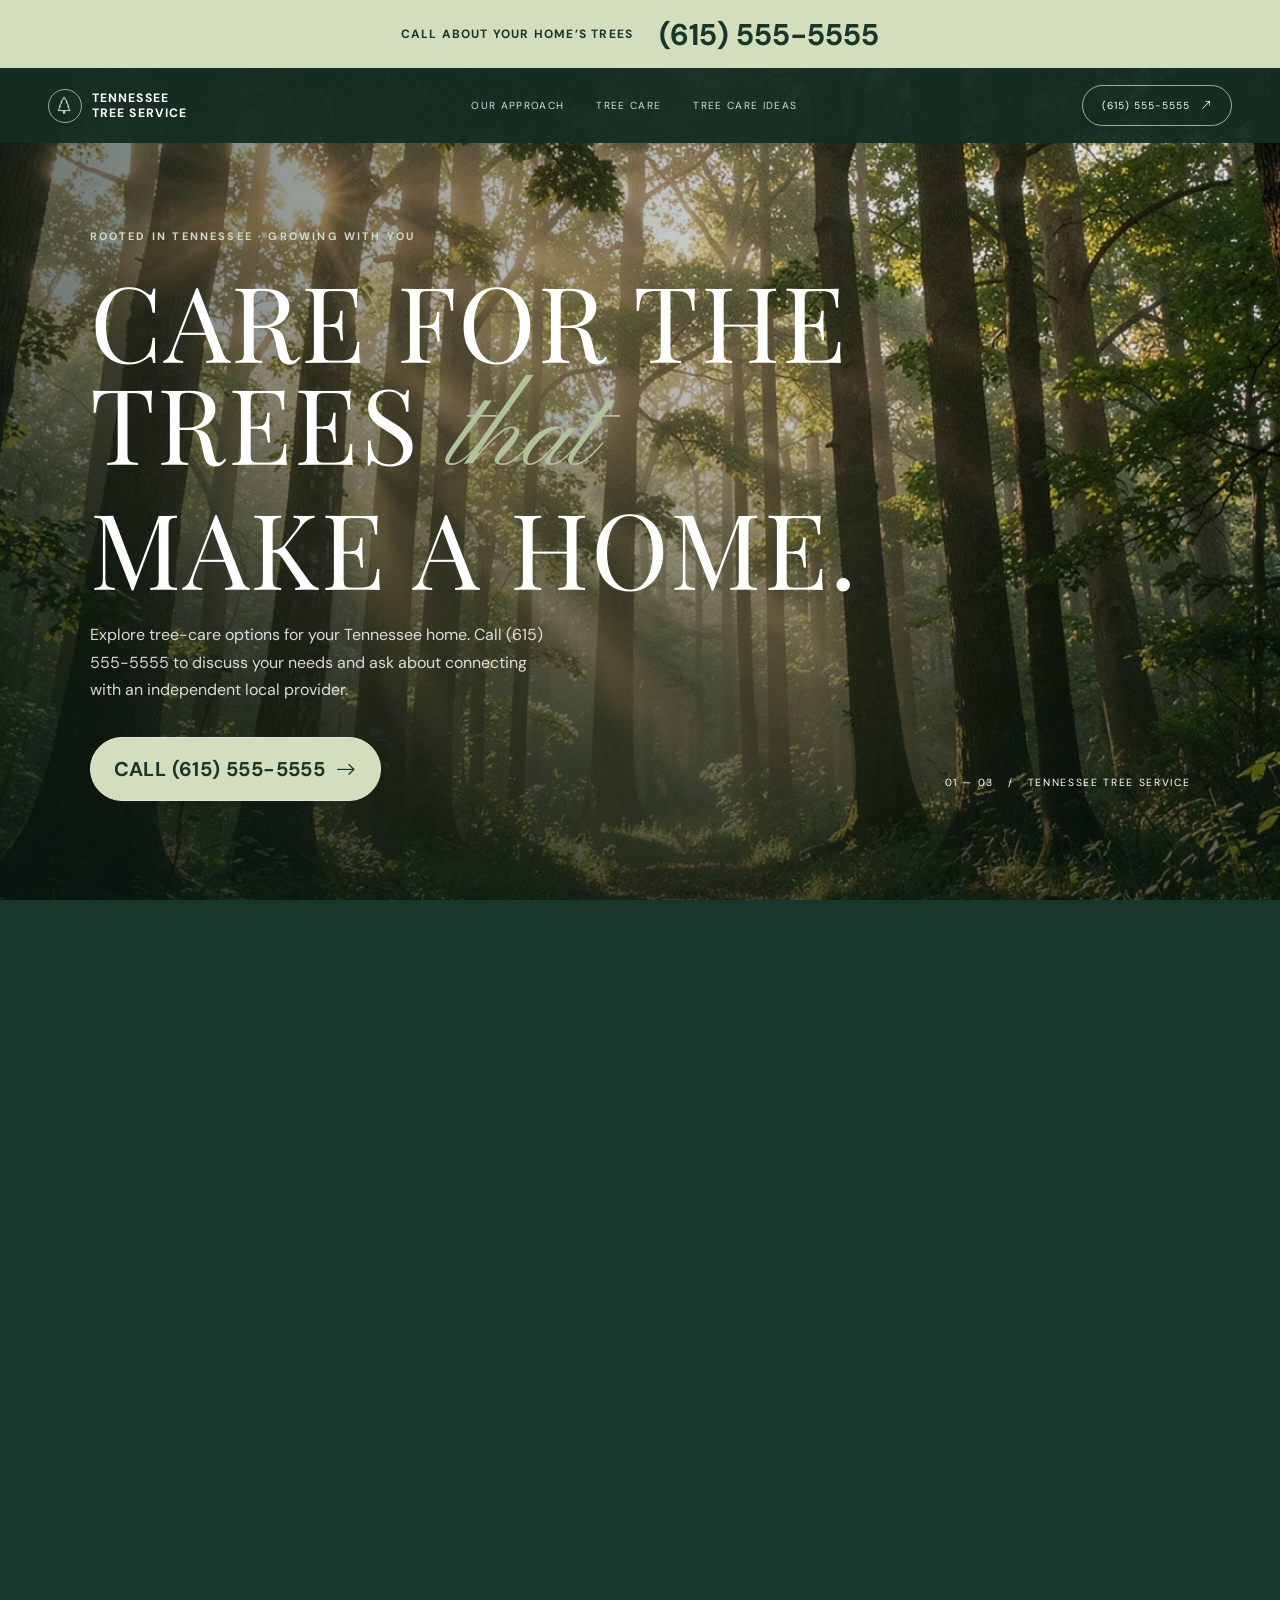
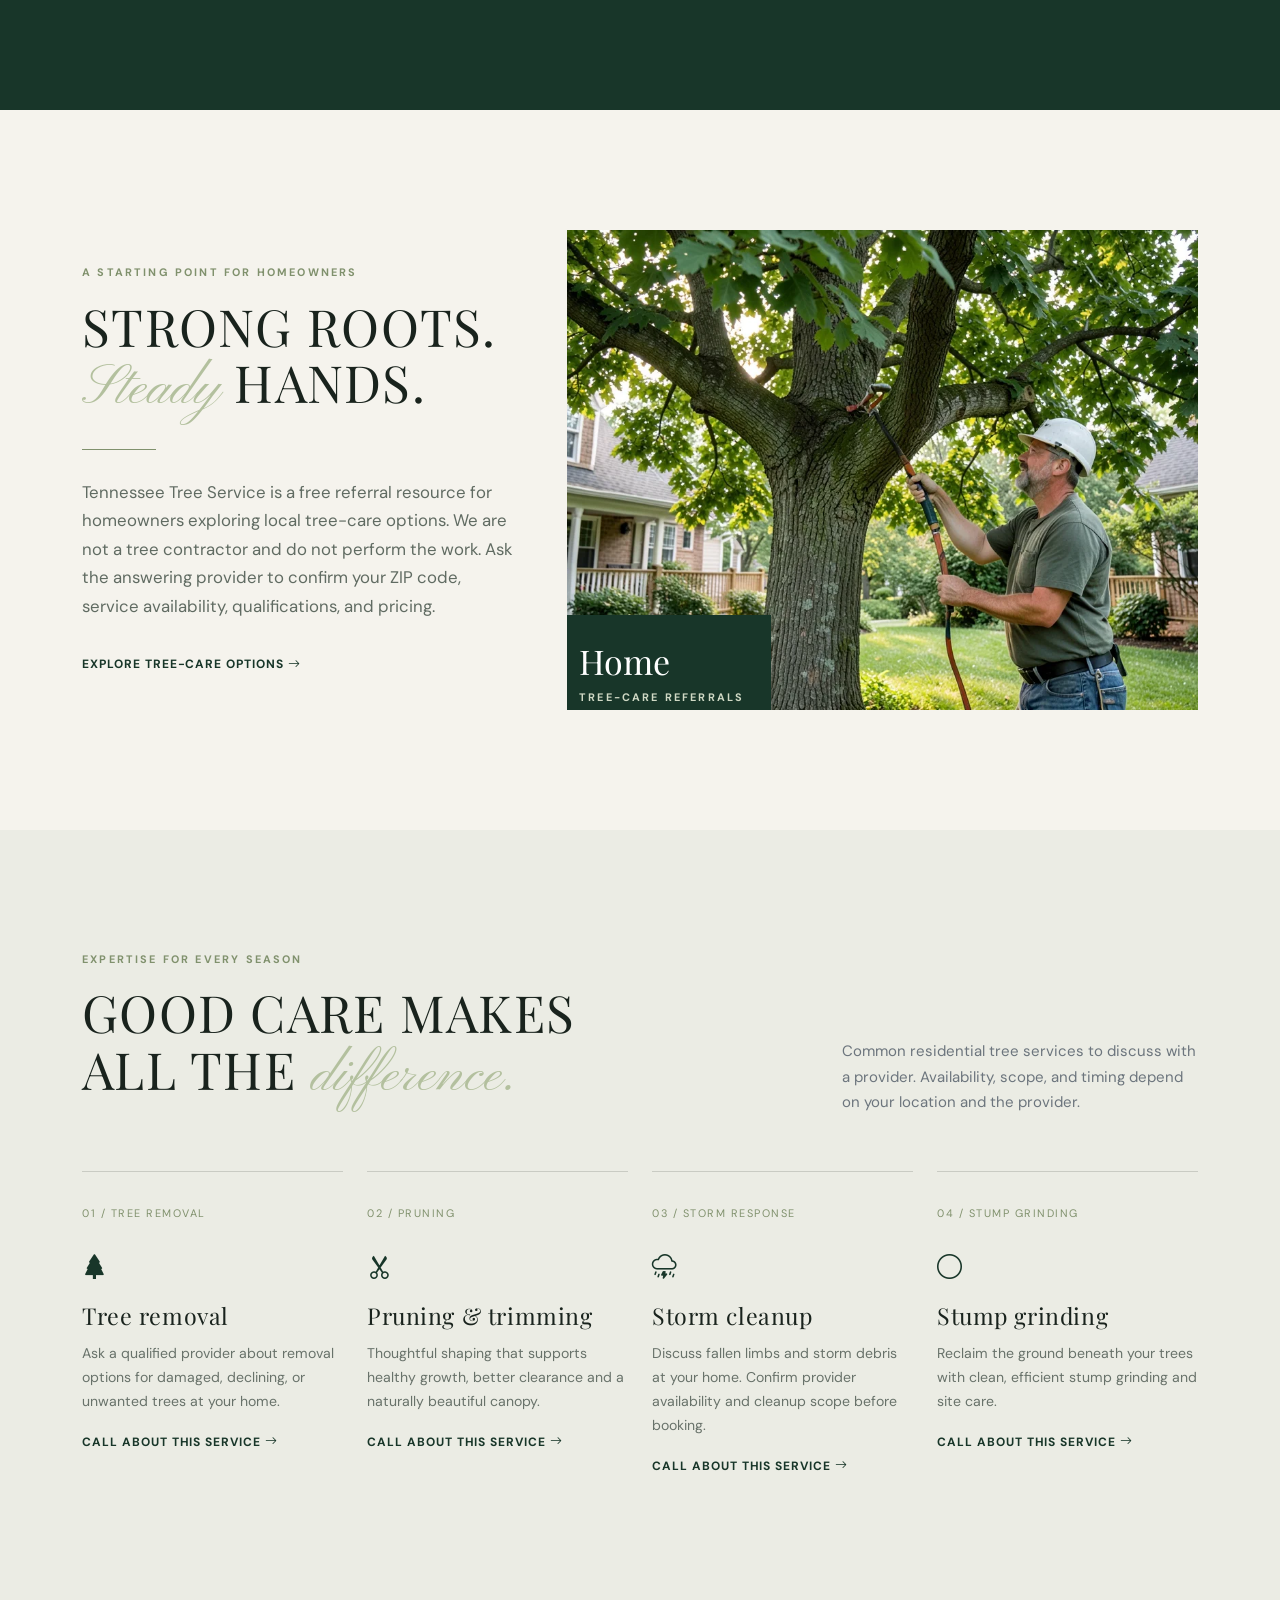
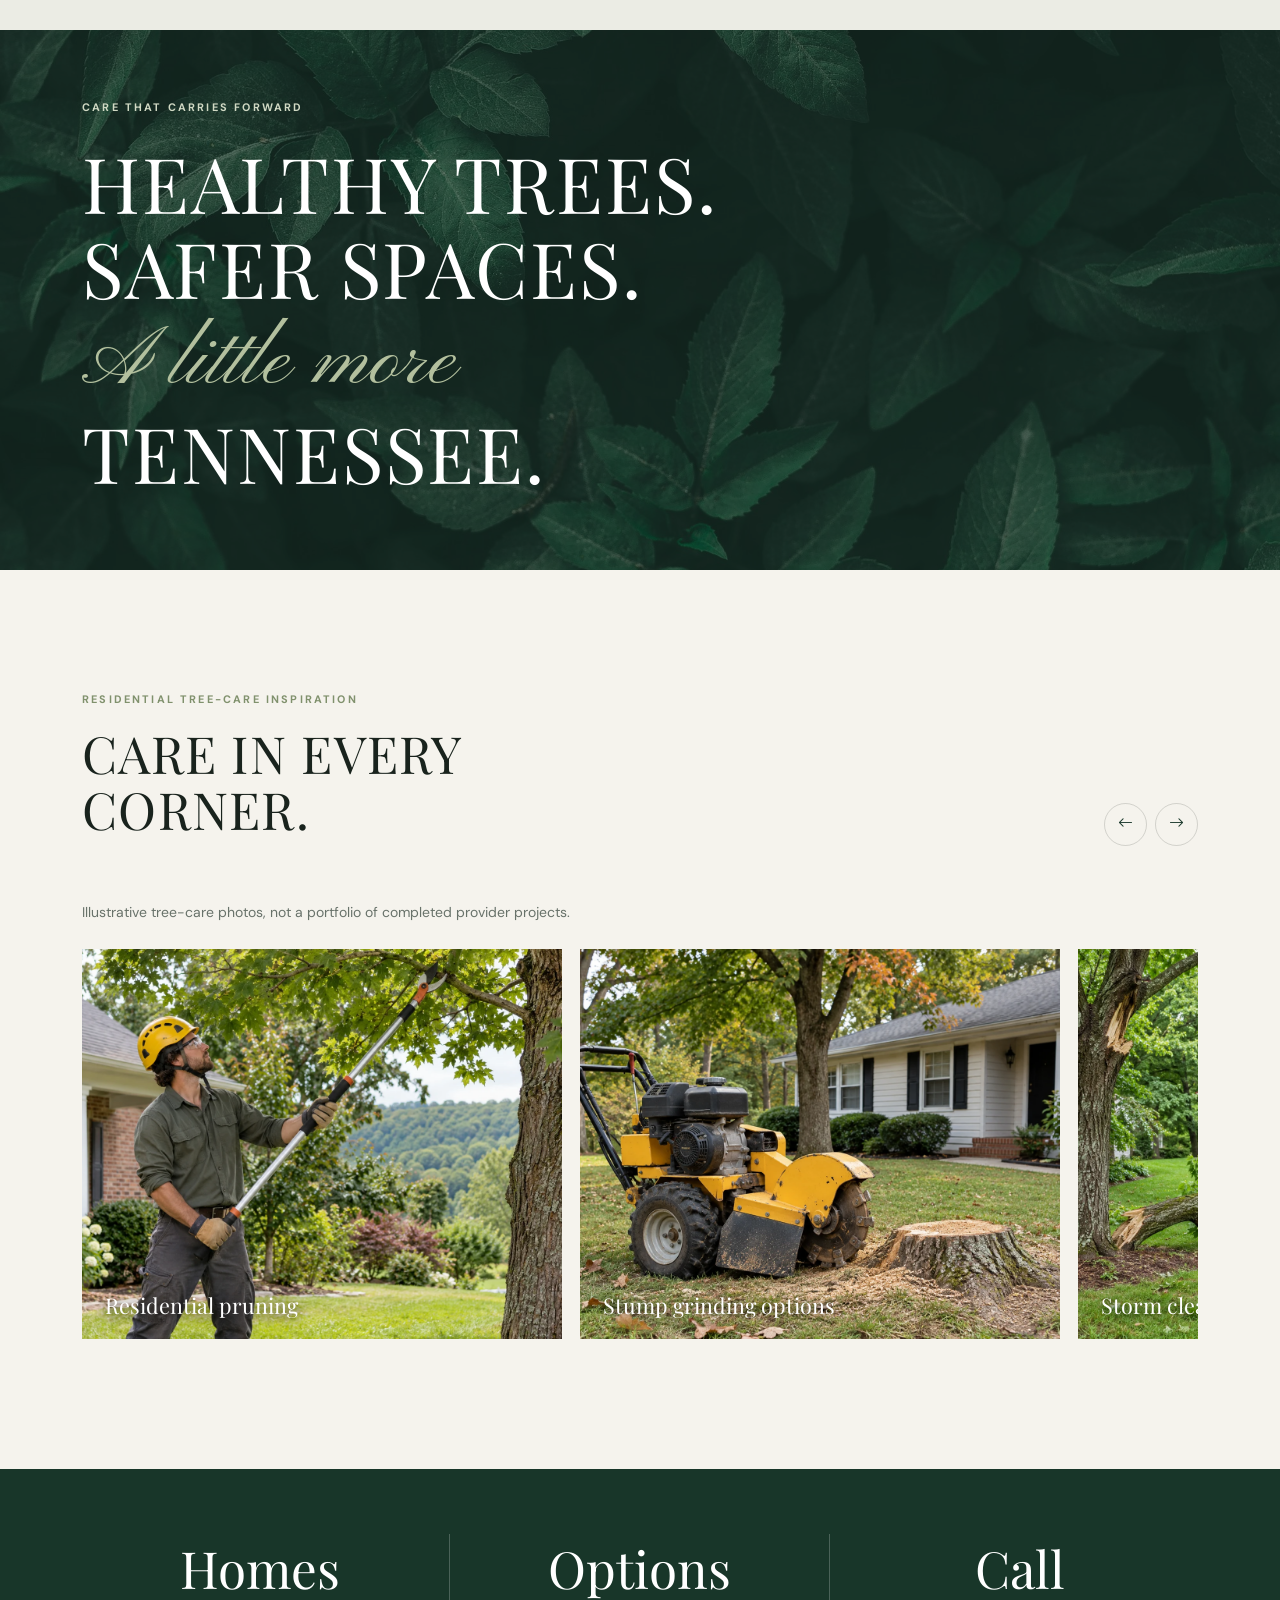
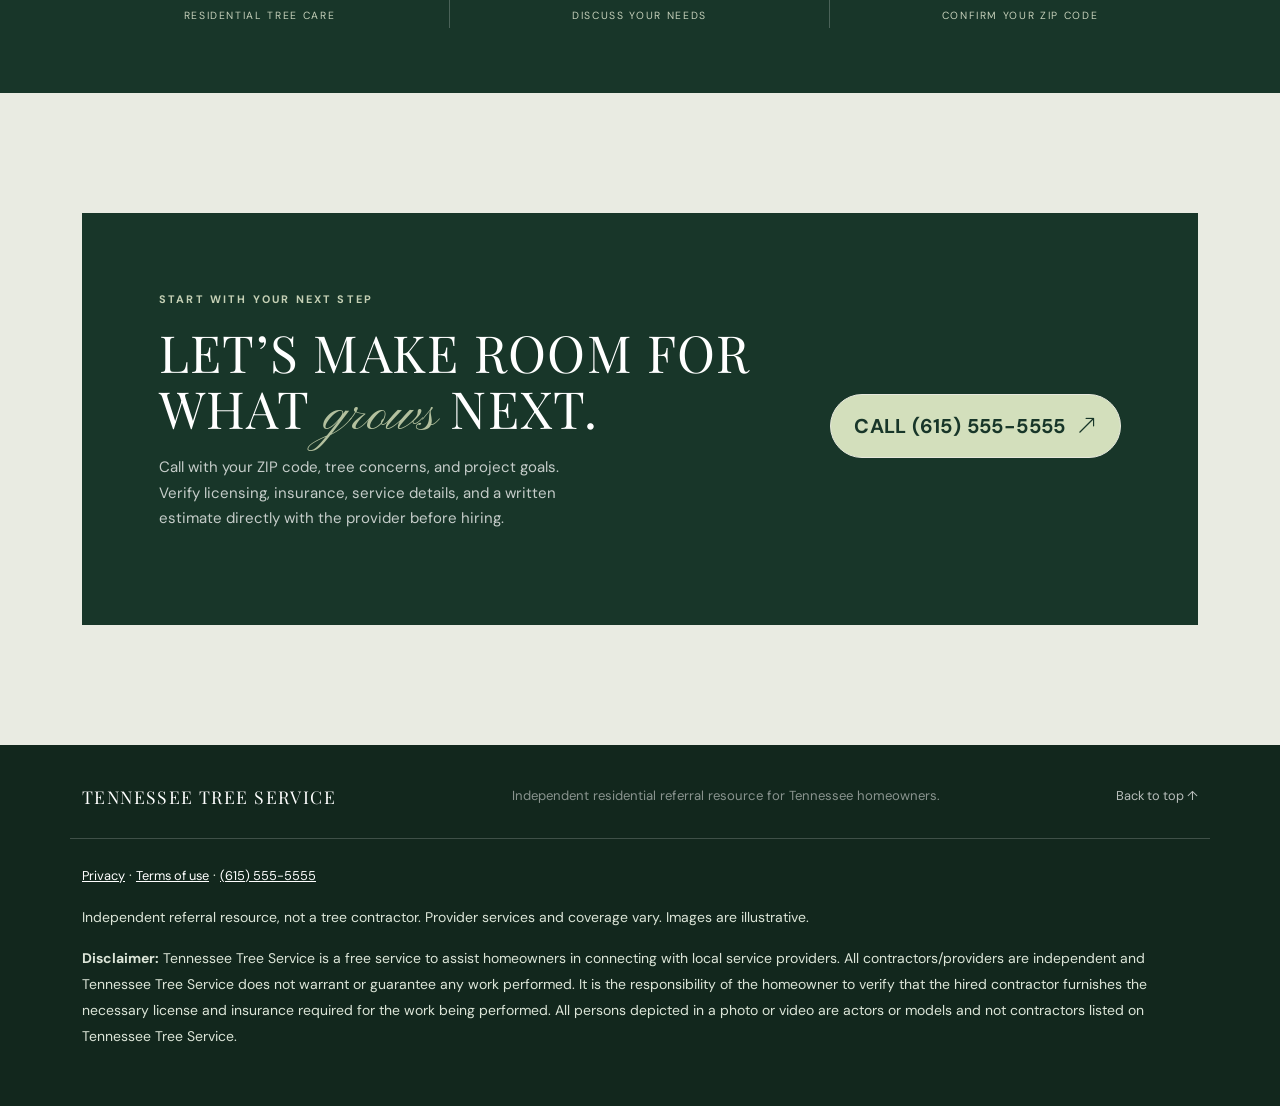
==== index.html @ 01fc7f75 "Add files via upload" ====
<!DOCTYPE html>
<html lang="en">
<head>
  <meta charset="UTF-8">
  <meta name="viewport" content="width=device-width, initial-scale=1">
  <meta name="description" content="Residential tree-care referral information for Tennessee homeowners. Discuss tree removal, pruning, storm cleanup, and stump grinding with local providers.">
  <title>Tennessee Tree Service | Rooted in Care</title>
  <link rel="preconnect" href="https://fonts.googleapis.com">
  <link rel="preconnect" href="https://fonts.gstatic.com" crossorigin>
  <link href="https://fonts.googleapis.com/css2?family=DM+Sans:wght@400;500;600;700&family=Playfair+Display:wght@400;500;600&family=Pinyon+Script&display=swap" rel="stylesheet">
  <link href="https://cdn.jsdelivr.net/npm/bootstrap@5.3.3/dist/css/bootstrap.min.css" rel="stylesheet">
  <link href="https://cdn.jsdelivr.net/npm/bootstrap-icons@1.11.3/font/bootstrap-icons.min.css" rel="stylesheet">
  
<link rel="stylesheet" href="css/style.css">
</head>
<body><a class="call-banner" href="tel:+16155555555"><span>CALL ABOUT YOUR HOME’S TREES</span><strong>(615) 555-5555</strong></a>
  <nav class="navbar" aria-label="Main navigation">
    <div class="container-fluid px-4 px-lg-5 d-flex align-items-center justify-content-between">
      <a class="brand" href="#" aria-label="Tennessee Tree Service home"><span class="brand-mark"><i class="bi bi-tree"></i></span><span>Tennessee<br>Tree Service</span></a>
      <div class="nav-links d-none d-md-flex align-items-center">
        <a href="#story">Our approach</a><a href="#services">Tree care</a><a href="#work">Tree care ideas</a>
      </div>
      <a class="nav-cta" href="tel:+16155555555">(615) 555-5555 <i class="bi bi-arrow-up-right"></i></a>
    </div>
  </nav>
  <main>
    <section class="hero" aria-label="Tennessee tree care">
      <div class="hero-sticky">
        <img class="hero-image" src="assets/img-1.webp" alt="Sunlight filtering through a mature forest">
        <img class="hero-image second" src="assets/trees-around-tennessee-home.webp" alt="Mature deciduous trees framing a Tennessee family home" aria-hidden="true">
        <div class="hero-shade"></div>
        <div class="hero-content">
          <div class="eyebrow">Rooted in Tennessee · Growing with you</div>
          <h1>Care for the<br>trees <span class="script">that</span><br>make a home.</h1>
          <p>Explore tree-care options for your Tennessee home. Call (615) 555-5555 to discuss your needs and ask about connecting with an independent local provider.</p>
          <a class="btn-main" href="tel:+16155555555">Call (615) 555-5555 <i class="bi bi-arrow-right"></i></a>
        </div>
        <div class="hero-index">01 — 03 &nbsp; / &nbsp; TENNESSEE TREE SERVICE</div>
      </div>
    </section>

    <section class="intro section-pad" id="story">
      <div class="container">
        <div class="row align-items-center g-lg-5">
          <div class="col-lg-5 reveal">
            <div class="eyebrow mb-3">A starting point for homeowners</div>
            <h2>Strong roots.<br><span class="script">Steady</span> hands.</h2>
            <div class="intro-mark"></div>
            <p class="intro-copy">Tennessee Tree Service is a free referral resource for homeowners exploring local tree-care options. We are not a tree contractor and do not perform the work. Ask the answering provider to confirm your ZIP code, service availability, qualifications, and pricing.</p>
            <a href="#services" class="service-link">Explore tree-care options <i class="bi bi-arrow-right"></i></a>
          </div>
          <div class="col-lg-7 reveal">
            <div class="image-frame intro-image">
              <img src="assets/img-3.webp" alt="Healthy mature trees in a residential garden">
              <div class="experience-badge"><strong>Home</strong><span class="eyebrow" style="color:#d0d9c5">Tree-care referrals</span></div>
            </div>
          </div>
        </div>
      </div>
    </section>

    <section class="services section-pad" id="services">
      <div class="container">
        <div class="section-head row align-items-end reveal">
          <div class="col-lg-7">
            <div class="eyebrow mb-3">Expertise for every season</div>
            <h2>Good care makes<br>all the <span class="script">difference.</span></h2>
          </div>
          <div class="col-lg-4 offset-lg-1 mt-3 mt-lg-0">
            <p class="text-secondary mb-0">Common residential tree services to discuss with a provider. Availability, scope, and timing depend on your location and the provider.</p>
          </div>
        </div>
        <div class="row g-4">
          <div class="col-md-6 col-lg-3 reveal"><article class="service-card"><span class="service-num">01 / TREE REMOVAL</span><div class="service-icon"><i class="bi bi-tree-fill"></i></div><h3>Tree removal</h3><p>Ask a qualified provider about removal options for damaged, declining, or unwanted trees at your home.</p><a class="service-link" href="tel:+16155555555">Call about this service <i class="bi bi-arrow-right"></i></a></article></div>
          <div class="col-md-6 col-lg-3 reveal"><article class="service-card"><span class="service-num">02 / PRUNING</span><div class="service-icon"><i class="bi bi-scissors"></i></div><h3>Pruning &amp; trimming</h3><p>Thoughtful shaping that supports healthy growth, better clearance and a naturally beautiful canopy.</p><a class="service-link" href="tel:+16155555555">Call about this service <i class="bi bi-arrow-right"></i></a></article></div>
          <div class="col-md-6 col-lg-3 reveal"><article class="service-card"><span class="service-num">03 / STORM RESPONSE</span><div class="service-icon"><i class="bi bi-cloud-lightning-rain"></i></div><h3>Storm cleanup</h3><p>Discuss fallen limbs and storm debris at your home. Confirm provider availability and cleanup scope before booking.</p><a class="service-link" href="tel:+16155555555">Call about this service <i class="bi bi-arrow-right"></i></a></article></div>
          <div class="col-md-6 col-lg-3 reveal"><article class="service-card"><span class="service-num">04 / STUMP GRINDING</span><div class="service-icon"><i class="bi bi-circle"></i></div><h3>Stump grinding</h3><p>Reclaim the ground beneath your trees with clean, efficient stump grinding and site care.</p><a class="service-link" href="tel:+16155555555">Call about this service <i class="bi bi-arrow-right"></i></a></article></div>
        </div>
      </div>
    </section>

    <section class="statement">
      <img src="assets/img-4.jpg" alt="Sunlight moving through a canopy of green leaves">
      <div class="container reveal">
        <div class="eyebrow mb-4">Care that carries forward</div>
        <h2>Healthy trees.<br>Safer spaces.<br><span class="script">A little more</span> Tennessee.</h2>
      </div>
    </section>

    <section class="gallery section-pad" id="work">
      <div class="container">
        <div class="d-flex justify-content-between align-items-end section-head reveal">
          <div><div class="eyebrow mb-3">Residential tree-care inspiration</div><h2>Care in every<br>corner.</h2></div>
          <div class="slider-controls d-flex gap-2">
            <button type="button" aria-label="Scroll gallery left" id="prev"><i class="bi bi-arrow-left"></i></button>
            <button type="button" aria-label="Scroll gallery right" id="next"><i class="bi bi-arrow-right"></i></button>
          </div>
        </div>
        <p class="gallery-note">Illustrative tree-care photos, not a portfolio of completed provider projects.</p><div class="gallery-row" id="gallery">
          <div class="gallery-card"><img src="assets/residential-tree-pruning.webp" alt="Illustrative arborist pruning a tree in a residential yard"><span class="gallery-label">Residential pruning</span></div>
          <div class="gallery-card"><img src="assets/home-stump-grinding.webp" alt="Stump grinder beside a tree stump in a home garden"><span class="gallery-label">Stump grinding options</span></div>
          <div class="gallery-card"><img src="assets/residential-storm-cleanup.webp" alt="Storm-fallen tree limb on a residential lawn"><span class="gallery-label">Storm cleanup at home</span></div>
        </div>
      </div>
    </section>

    <section class="stats" aria-label="Getting started">
      <div class="container"><div class="row">
        <div class="col-4 stat"><strong>Homes</strong><span>Residential tree care</span></div>
        <div class="col-4 stat"><strong>Options</strong><span>Discuss your needs</span></div>
        <div class="col-4 stat"><strong>Call</strong><span>Confirm your ZIP code</span></div>
      </div></div>
    </section>

    <section class="contact section-pad" id="contact">
      <div class="container">
        <div class="contact-panel reveal">
          <div class="row align-items-center">
            <div class="col-lg-8">
              <div class="eyebrow mb-3" style="color:#c5d0b5">Start with your next step</div>
              <h2>Let’s make room for what <span class="script">grows</span> next.</h2>
              <p>Call with your ZIP code, tree concerns, and project goals. Verify licensing, insurance, service details, and a written estimate directly with the provider before hiring.</p>
            </div>
            <div class="col-lg-4 text-lg-end"><a class="btn-main" href="tel:+16155555555">Call (615) 555-5555 <i class="bi bi-arrow-up-right"></i></a></div>
          </div>
        </div>
      </div>
    </section>
  </main>
  <footer>
    <div class="container d-flex flex-column flex-md-row justify-content-between align-items-md-center gap-3">
      <div class="footer-brand">Tennessee Tree Service</div>
      <p class="small mb-0 text-white-50">Independent residential referral resource for Tennessee homeowners.</p>
      <a href="#top" onclick="window.scrollTo({top:0,behavior:'smooth'});return false">Back to top ↑</a>
    </div>
<div class="container footer-disclaimer"><p><a href="privacy.html">Privacy</a> · <a href="terms.html">Terms of use</a> · <a href="tel:+16155555555">(615) 555-5555</a></p><p>Independent referral resource, not a tree contractor. Provider services and coverage vary. Images are illustrative.</p><p><strong>Disclaimer:</strong> Tennessee Tree Service is a free service to assist homeowners in connecting with local service providers. All contractors/providers are independent and Tennessee Tree Service does not warrant or guarantee any work performed. It is the responsibility of the homeowner to verify that the hired contractor furnishes the necessary license and insurance required for the work being performed. All persons depicted in a photo or video are actors or models and not contractors listed on Tennessee Tree Service.</p></div></footer>
<a class="mobile-call" href="tel:+16155555555">CALL NOW · (615) 555-5555</a>
  <script src="https://cdn.jsdelivr.net/npm/bootstrap@5.3.3/dist/js/bootstrap.bundle.min.js"></script>
  <script>
    (() => {
      const nav=document.querySelector('.navbar');
      const hero=document.querySelector('.hero');
      const imgs=document.querySelectorAll('.hero-image');
      let ticking=false;
      function update(){
        const rect=hero.getBoundingClientRect();
        const progress=Math.max(0,Math.min(1,-rect.top/(hero.offsetHeight-innerHeight)));
        imgs[0].style.transform=`scale(${1.02+progress*.12})`;
        imgs[1].style.opacity=String(Math.max(0,(progress-.18)*1.4));
        imgs[1].style.transform=`scale(${1.12-progress*.1})`;
        nav.classList.toggle('scrolled',window.scrollY>30);
        ticking=false;
      }
      window.addEventListener('scroll',()=>{if(!ticking){requestAnimationFrame(update);ticking=true}},{passive:true});
      update();
      const observer=new IntersectionObserver(entries=>entries.forEach(entry=>{
        if(entry.isIntersecting){entry.target.classList.add('visible');observer.unobserve(entry.target)}
      }),{threshold:.12});
      document.querySelectorAll('.reveal').forEach(el=>observer.observe(el));
      const gallery=document.getElementById('gallery');
      document.getElementById('prev').addEventListener('click',()=>gallery.scrollBy({left:-gallery.clientWidth*.72,behavior:'smooth'}));
      document.getElementById('next').addEventListener('click',()=>gallery.scrollBy({left:gallery.clientWidth*.72,behavior:'smooth'}));
      const countObserver=new IntersectionObserver(entries=>entries.forEach(entry=>{
        if(entry.isIntersecting){
          const el=entry.target, goal=Number(el.dataset.count), start=performance.now(), duration=1300;
          function count(now){const t=Math.min((now-start)/duration,1);el.textContent=Math.round(goal*(1-Math.pow(1-t,3)))+(goal===20?'+':'');if(t<1)requestAnimationFrame(count)}
          requestAnimationFrame(count);countObserver.unobserve(el);
        }
      }),{threshold:.5});
      document.querySelectorAll('[data-count]').forEach(el=>countObserver.observe(el));
    })();
  </script>
</body>
</html>
---- css/style.css ----
:root{--forest:#183629;--forest2:#244b39;--moss:#80916d;--cream:#f5f3ed;--ink:#19231d;--muted:#68726a;--line:rgba(25,35,29,.16)}
    *{box-sizing:border-box}
    html{scroll-behavior:smooth}
    body{margin:0;background:var(--cream);color:var(--ink);font-family:"DM Sans",sans-serif;font-size:15px;line-height:1.7}
    h1,h2,h3,.display{font-family:"Playfair Display",serif;font-weight:400;letter-spacing:.025em}
    h2{text-transform:uppercase;font-size:clamp(2.25rem,4vw,4rem);line-height:1.1}
    .script{font-family:"Pinyon Script",cursive;color:#b3c09e;text-transform:none;font-size:1.1em;letter-spacing:0}
    .eyebrow{font-size:.68rem;letter-spacing:.2em;text-transform:uppercase;font-weight:700;color:var(--moss)}
    .navbar{position:fixed;z-index:20;inset:0 0 auto;padding:17px 0;transition:background .3s,padding .3s}
    .navbar.scrolled{background:rgba(21,45,34,.92);backdrop-filter:blur(14px);padding:10px 0}
    .brand{display:flex;align-items:center;gap:10px;color:#fff;text-decoration:none;font-weight:700;letter-spacing:.09em;text-transform:uppercase;font-size:.76rem;line-height:1.2}
    .brand-mark{width:34px;height:34px;border:1px solid rgba(255,255,255,.58);border-radius:50%;display:grid;place-items:center;font-size:17px;color:#c7d1b5}
    .nav-links{gap:32px}
    .nav-links a{color:rgba(255,255,255,.83);text-decoration:none;text-transform:uppercase;letter-spacing:.13em;font-size:.64rem}
    .nav-links a:hover{color:#fff}
    .nav-cta,.btn-main{display:inline-flex;align-items:center;gap:11px;border:1px solid rgba(255,255,255,.6);border-radius:40px;padding:11px 19px;color:#fff;text-decoration:none;text-transform:uppercase;letter-spacing:.1em;font-size:.64rem;transition:.25s}
    .nav-cta:hover{background:#fff;color:var(--forest)}
    .hero{height:190vh;background:var(--forest);position:relative}
    .hero-sticky{position:sticky;top:0;height:100vh;overflow:hidden}
    .hero-image{position:absolute;inset:-4%;width:108%;height:108%;object-fit:cover;transform:scale(1.02);will-change:transform}
    .hero-image.second{opacity:0;transition:opacity .1s}
    .hero-shade{position:absolute;inset:0;background:linear-gradient(90deg,rgba(8,23,16,.58),rgba(8,23,16,.08) 75%),linear-gradient(0deg,rgba(8,23,16,.65),transparent 63%)}
    .hero-content{position:absolute;bottom:11%;left:max(7vw,calc((100vw - 1240px)/2));right:7vw;color:white;max-width:850px}
    .hero-content .eyebrow{color:#d1d9c4}
    .hero h1{font-size:clamp(3.3rem,8.2vw,8.1rem);text-transform:uppercase;line-height:.98;margin:22px 0 24px;max-width:930px}
    .hero p{max-width:460px;color:rgba(255,255,255,.83);font-size:1rem}
    .btn-main{margin-top:18px;background:#e6e8dc;border-color:#e6e8dc;color:var(--forest);padding:15px 23px}
    .btn-main:hover{background:#fff;color:var(--forest)}
    .hero-index{position:absolute;right:7%;bottom:12%;color:white;font-size:.65rem;letter-spacing:.16em}
    .section-pad{padding:120px 0}
    .intro{background:var(--cream)}
    .intro-copy{max-width:575px;color:#606b62;font-size:1.05rem}
    .intro-mark{width:74px;height:1px;background:var(--moss);margin:28px 0}
    .image-frame{position:relative;overflow:hidden}
    .image-frame img{width:100%;height:100%;object-fit:cover;transition:transform 1s}
    .image-frame:hover img{transform:scale(1.045)}
    .intro-image{height:480px}
    .experience-badge{position:absolute;bottom:-22px;left:-15px;background:var(--forest);color:white;padding:23px 27px;min-width:155px}
    .experience-badge strong{display:block;font:2rem "Playfair Display",serif}
    .services{background:#ebece4}
    .section-head{margin-bottom:55px}
    .service-card{border-top:1px solid var(--line);padding:28px 0 32px;height:100%;transition:transform .3s}
    .service-card:hover{transform:translateY(-5px)}
    .service-num{font-size:.68rem;color:var(--moss);letter-spacing:.14em}
    .service-icon{font-size:1.55rem;color:var(--forest);margin:22px 0 13px}
    .service-card h3{font-size:1.45rem;margin-bottom:12px}
    .service-card p{font-size:.88rem;color:var(--muted);max-width:330px;margin:0}
    .service-link{display:inline-block;color:var(--forest);margin-top:18px;text-decoration:none;font-size:.75rem;font-weight:700;letter-spacing:.08em;text-transform:uppercase}
    .statement{min-height:540px;position:relative;display:flex;align-items:center;color:#fff;overflow:hidden}
    .statement>img{position:absolute;inset:0;width:100%;height:100%;object-fit:cover}
    .statement:after{content:"";position:absolute;inset:0;background:rgba(15,39,28,.62)}
    .statement .container{position:relative;z-index:1}
    .statement h2{max-width:760px;font-size:clamp(2.7rem,6vw,5.7rem)}
    .statement .eyebrow{color:#d1d9c4}
    .gallery{background:var(--cream)}
    .gallery-row{display:flex;gap:18px;overflow-x:auto;scroll-snap-type:x mandatory;scrollbar-width:none;padding-bottom:10px}
    .gallery-row::-webkit-scrollbar{display:none}
    .gallery-card{position:relative;flex:0 0 72%;height:390px;scroll-snap-align:start;overflow:hidden}
    .gallery-card img{width:100%;height:100%;object-fit:cover;transition:transform .8s}
    .gallery-card:hover img{transform:scale(1.04)}
    .gallery-label{position:absolute;bottom:20px;left:23px;color:#fff;font:1.35rem "Playfair Display",serif;text-shadow:0 2px 12px #000}
    .slider-controls button{border:1px solid var(--line);border-radius:50%;width:43px;height:43px;background:transparent;color:var(--forest);transition:.2s}
    .slider-controls button:hover{background:var(--forest);color:#fff}
    .stats{background:var(--forest);color:white;padding:65px 0}
    .stat{border-right:1px solid rgba(255,255,255,.22);text-align:center}
    .stat:last-child{border:0}
    .stat strong{font:clamp(2.2rem,4vw,3.5rem) "Playfair Display",serif;display:block}
    .stat span{font-size:.65rem;letter-spacing:.16em;text-transform:uppercase;color:#c4cfb9}
    .contact{background:#e9ebe2}
    .contact-panel{background:var(--forest);color:white;padding:clamp(35px,6vw,78px);position:relative;overflow:hidden}
    .contact-panel h2{max-width:650px}
    .contact-panel p{color:rgba(255,255,255,.75);max-width:420px}
    .contact-panel .btn-main{margin-top:14px}
    footer{background:#12271d;color:#fff;padding:40px 0}
    footer a{color:rgba(255,255,255,.7);text-decoration:none;font-size:.8rem}
    .footer-brand{font:1.1rem "Playfair Display",serif;letter-spacing:.08em;text-transform:uppercase}
    .reveal{opacity:0;transform:translateY(24px);transition:opacity .8s ease,transform .8s ease}
    .reveal.visible{opacity:1;transform:none}
    @media(min-width:768px){.gallery-card{flex-basis:43%}}
    @media(max-width:767px){
      .nav-links{display:none!important}.navbar{padding:12px 0}.nav-cta{padding:9px 13px;font-size:.57rem}
      .hero{height:150vh}.hero-content{bottom:15%;left:7%;right:7%}.hero h1{font-size:clamp(3rem,14vw,5rem)}
      .hero-index{display:none}.section-pad{padding:82px 0}.intro-image{height:360px;margin-top:36px}.experience-badge{left:10px;bottom:-16px}
      .gallery-card{flex-basis:86%;height:300px}.stat{border:0;margin:12px 0}.stats{padding:35px 0}
      .statement{min-height:430px}
    }
    @media(prefers-reduced-motion:reduce){html{scroll-behavior:auto}*,*:before,*:after{animation-duration:.01ms!important;transition-duration:.01ms!important}.hero-image{transform:none!important}.reveal{opacity:1;transform:none}}
/* Residential referral telephone presentation */
.call-banner{position:fixed;inset:0 0 auto;z-index:1000;min-height:68px;display:flex;align-items:center;justify-content:center;gap:26px;padding:9px 16px;background:#d3dfbc;color:#183629;text-align:center;text-decoration:none}.call-banner span{font-size:12px;font-weight:700;letter-spacing:.1em}.call-banner strong{font-size:30px;line-height:1.3;white-space:nowrap}.navbar{top:68px;background:rgba(21,45,34,.96)}.hero .btn-main,.contact .btn-main{font-size:20px;letter-spacing:.02em;padding:14px 23px;background:#d3dfbc;color:#183629;font-weight:700}.hero .btn-main:hover,.contact .btn-main:hover{background:#fff}.footer-disclaimer{margin-top:30px;padding-top:24px;border-top:1px solid #ffffff30;color:#dce5d8;font-size:14px;line-height:1.85}.footer-disclaimer a{color:#fff;text-decoration:underline}.gallery-note{font-size:14px;color:var(--muted);margin-bottom:25px}.mobile-call{display:none}section[id]{scroll-margin-top:160px}.reveal{opacity:1;transform:none}.policy{max-width:900px;margin:auto;padding:210px 24px 80px;min-height:60vh}.policy h1{font-size:clamp(2.5rem,5vw,4rem)}.policy h2{font-size:1.6rem;margin-top:30px}.experience-badge strong{font-size:34px}.policy p{font-size:16px}
@media(max-width:767px){.call-banner{min-height:76px;flex-direction:column;gap:0}.call-banner span{font-size:10px}.call-banner strong{font-size:28px}.navbar{top:76px}.navbar .brand{font-size:10px;letter-spacing:.04em;gap:7px}.navbar .nav-cta{padding:10px;font-size:11px;letter-spacing:0;white-space:nowrap}.navbar .nav-cta i{display:none}.hero-content{bottom:10%}.hero h1{font-size:clamp(2.7rem,12vw,4.7rem)}.hero-index{display:none}.hero .btn-main,.contact .btn-main{font-size:18px;padding:14px 18px}.mobile-call{display:block;position:fixed;inset:auto 0 0;z-index:1000;text-align:center;background:#d3dfbc;color:#183629;padding:13px 8px calc(13px + env(safe-area-inset-bottom));font-size:21px;font-weight:700;text-decoration:none}body{padding-bottom:65px}.stat strong{font-size:1.8rem}.policy{padding-top:200px}}

@media(max-width:380px){.navbar .container-fluid{padding-left:14px!important;padding-right:14px!important}.navbar .brand{font-size:9px}.navbar .nav-cta{font-size:10px;padding:9px 7px}}
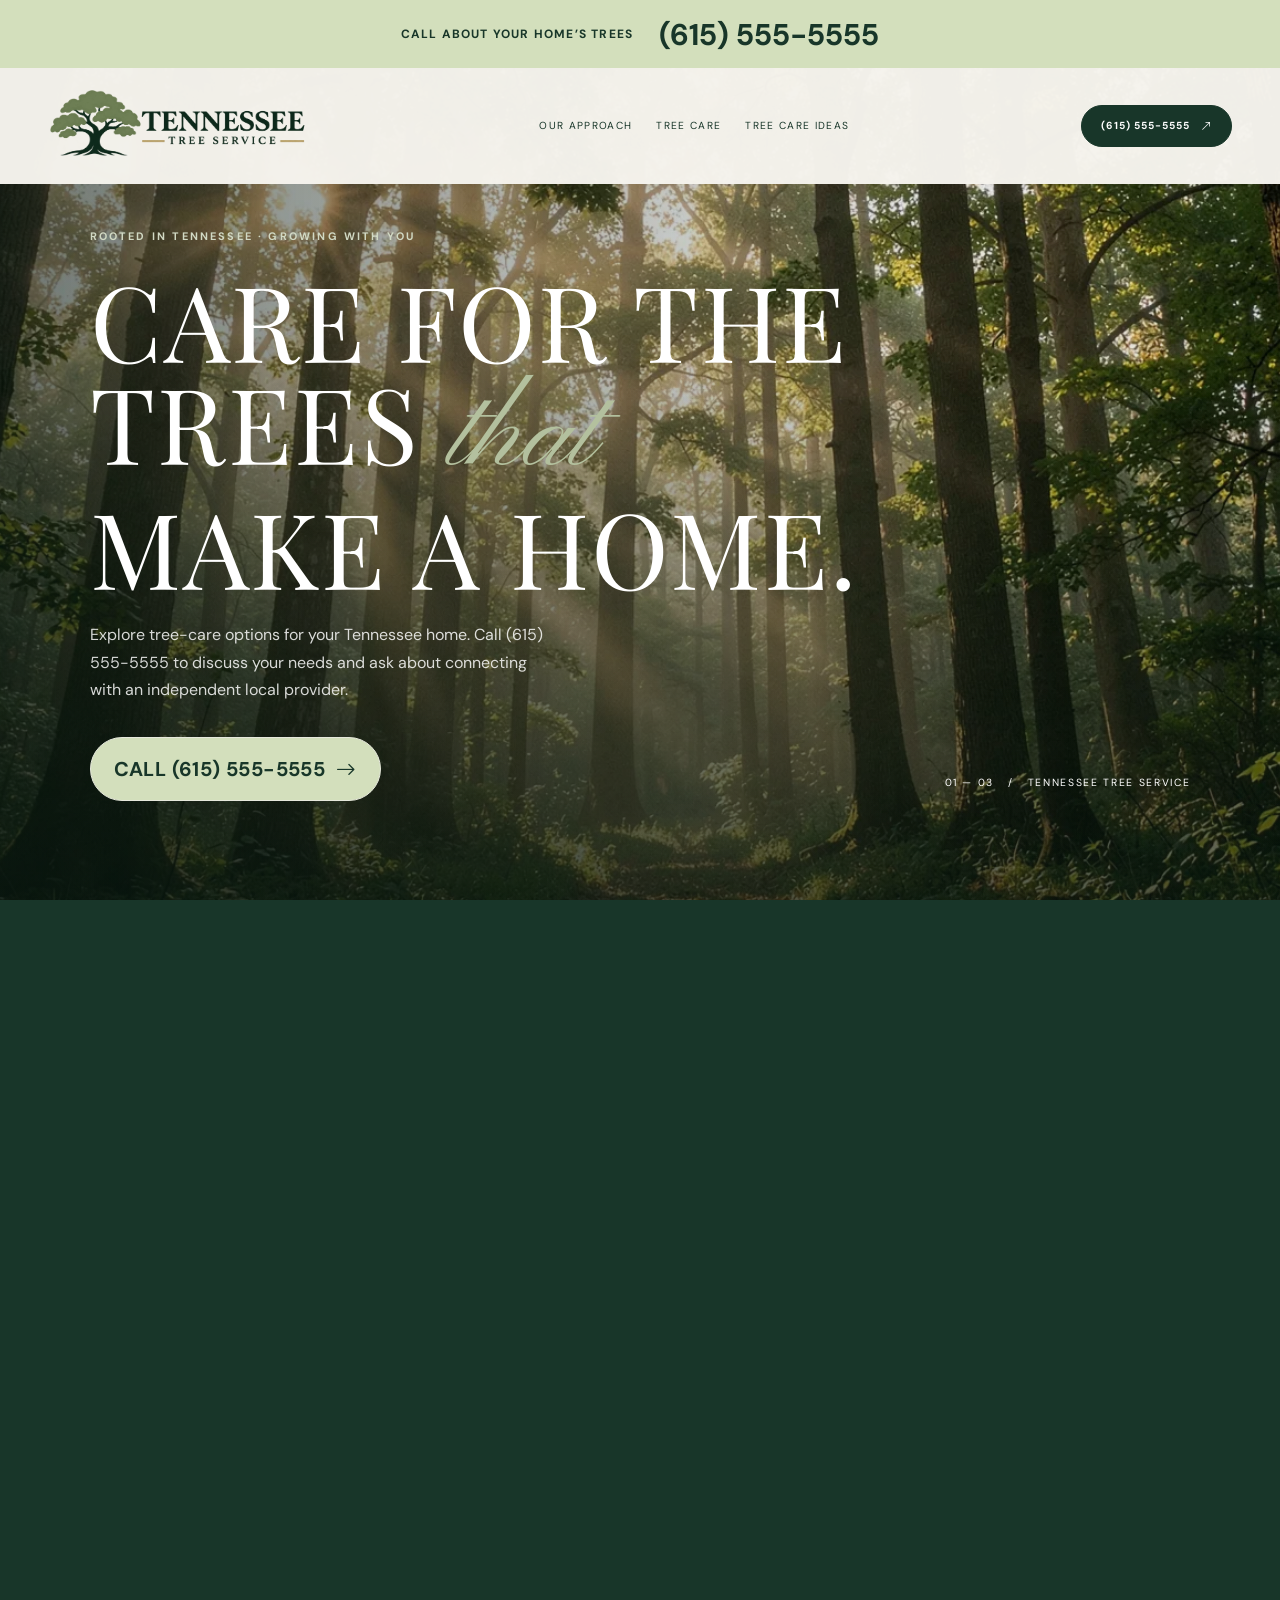
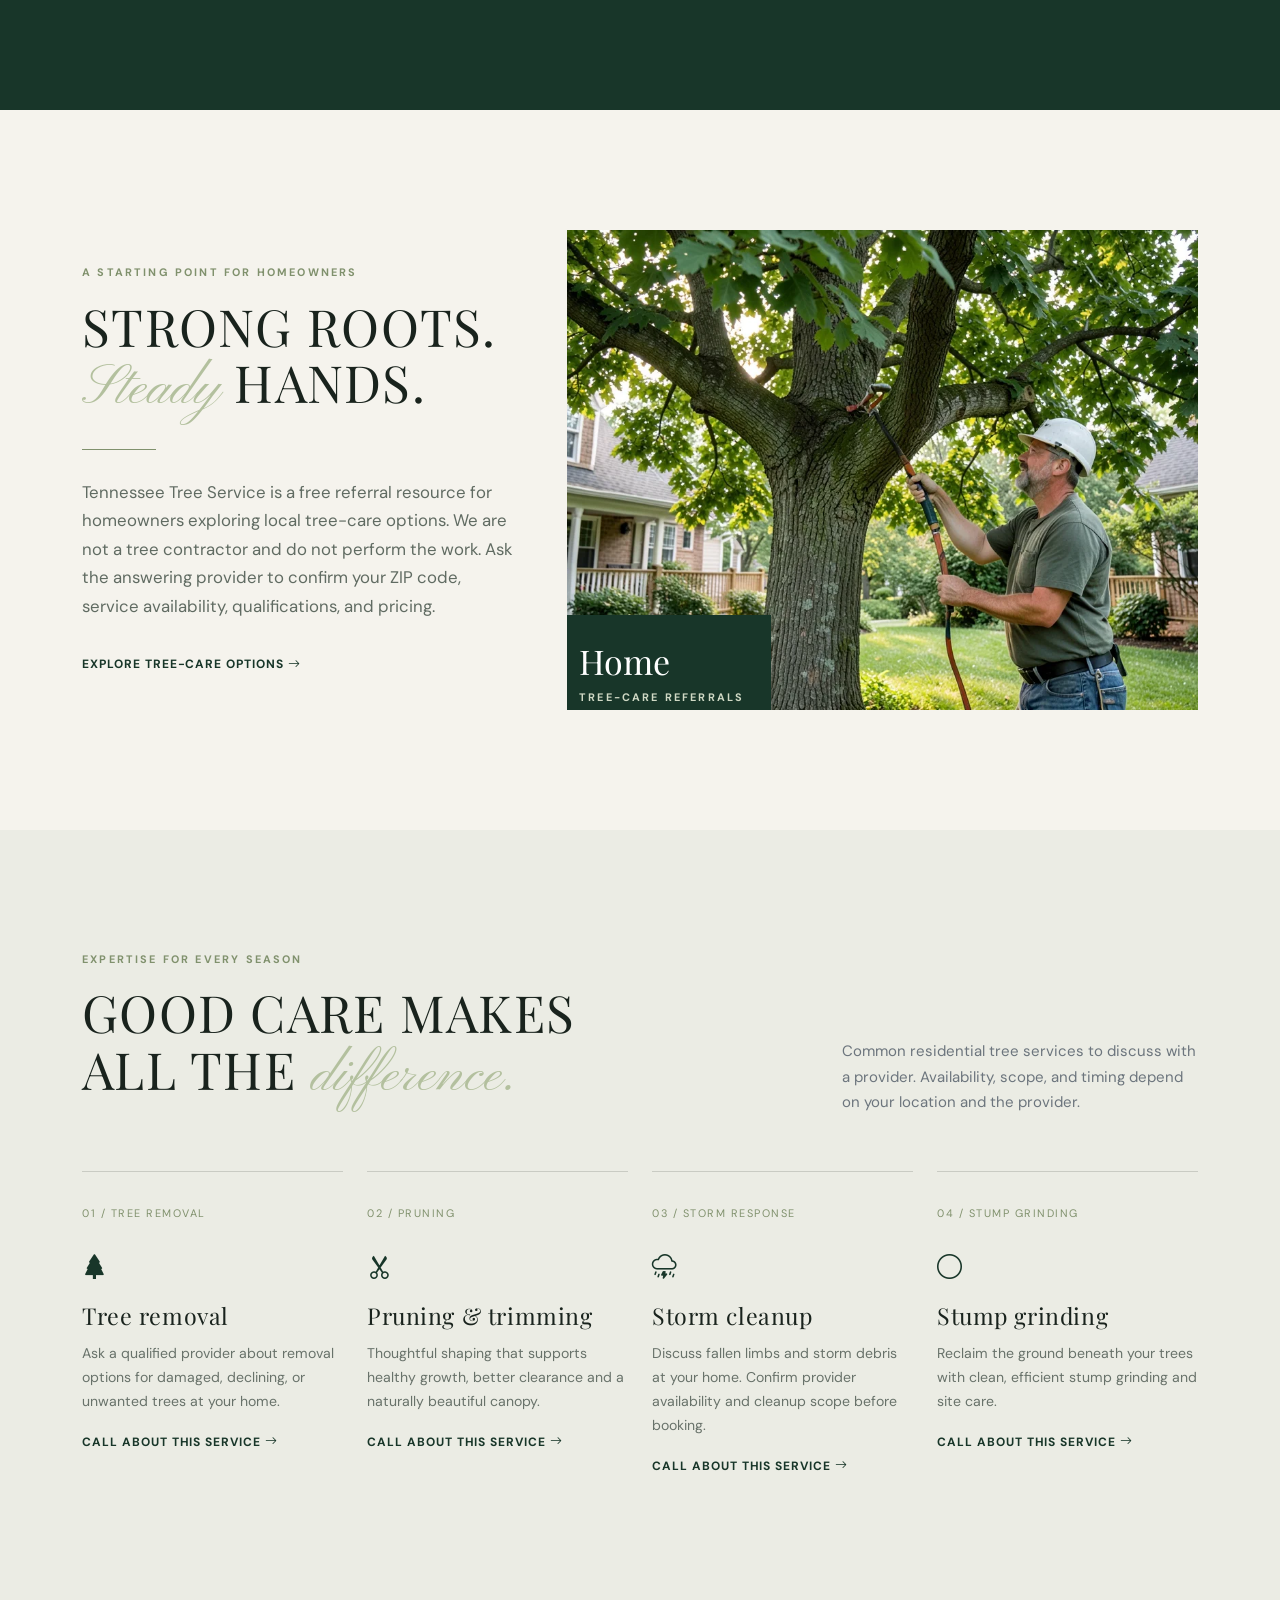
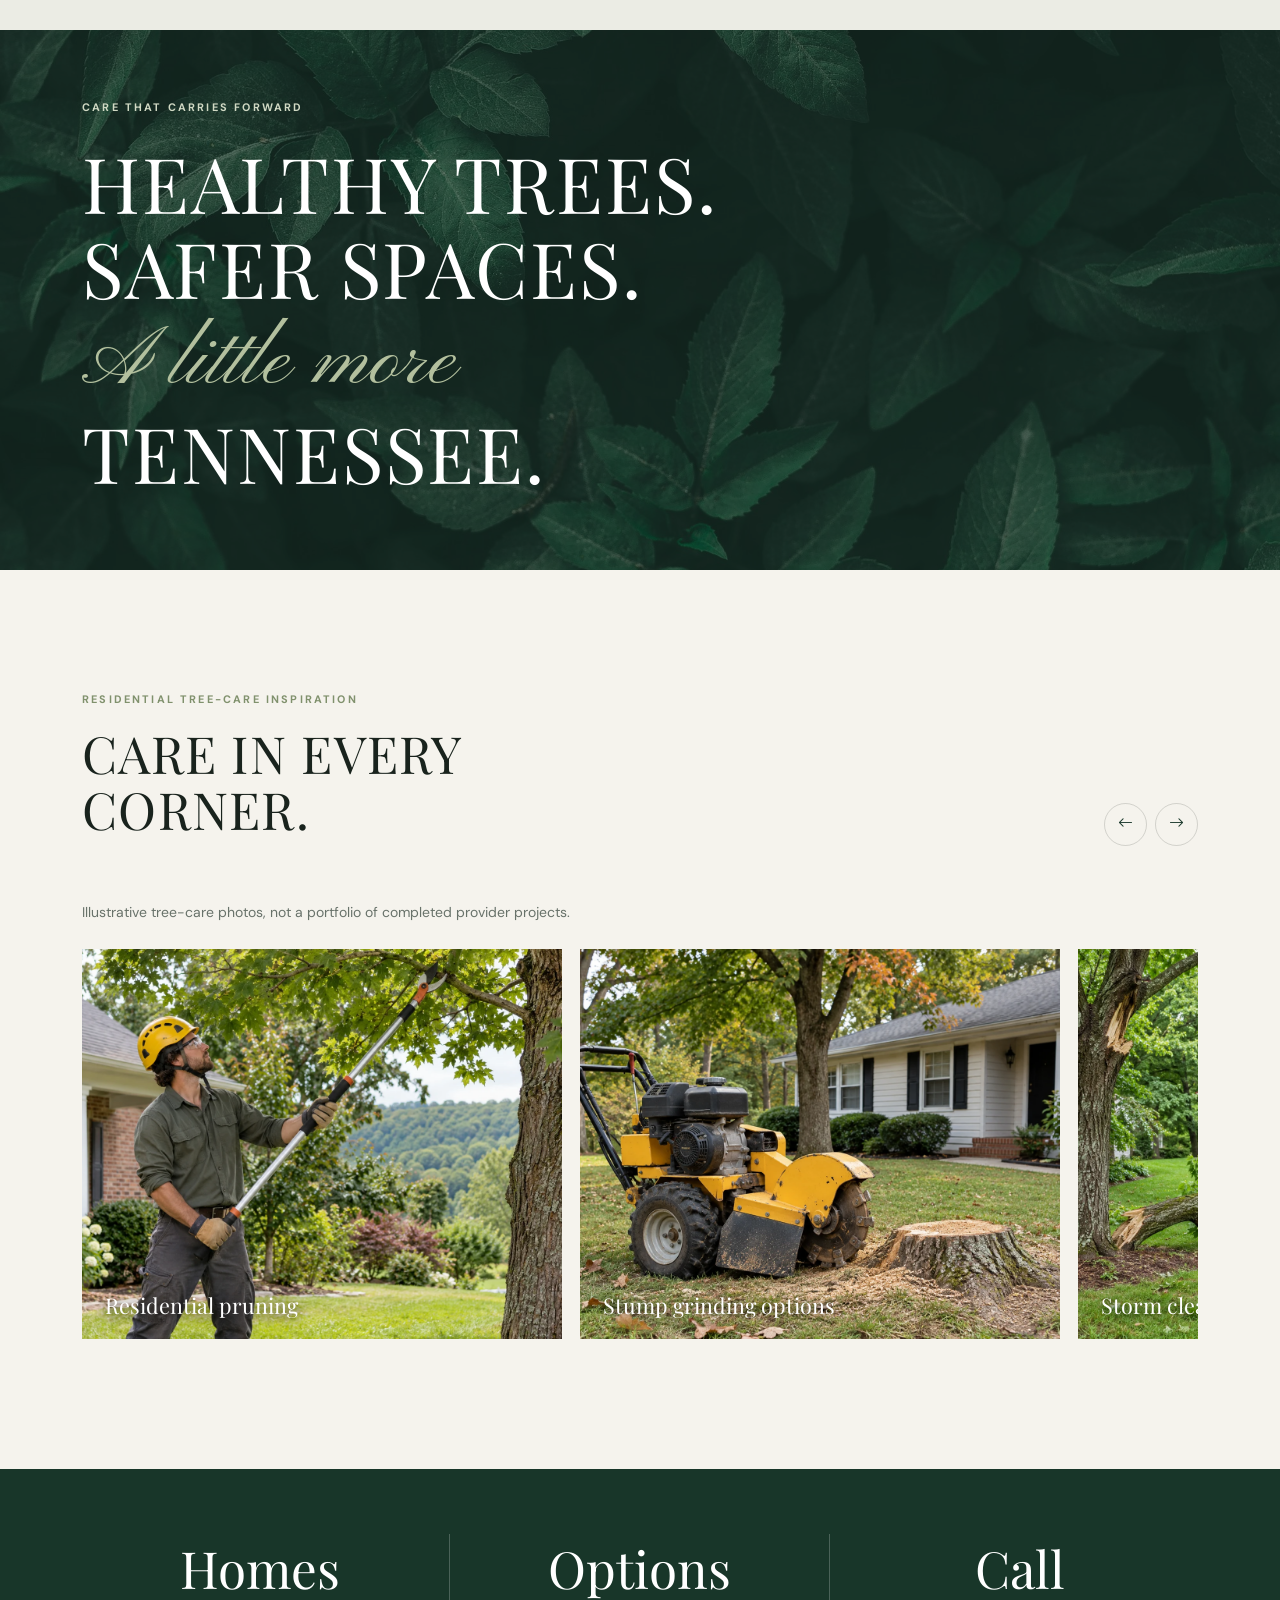
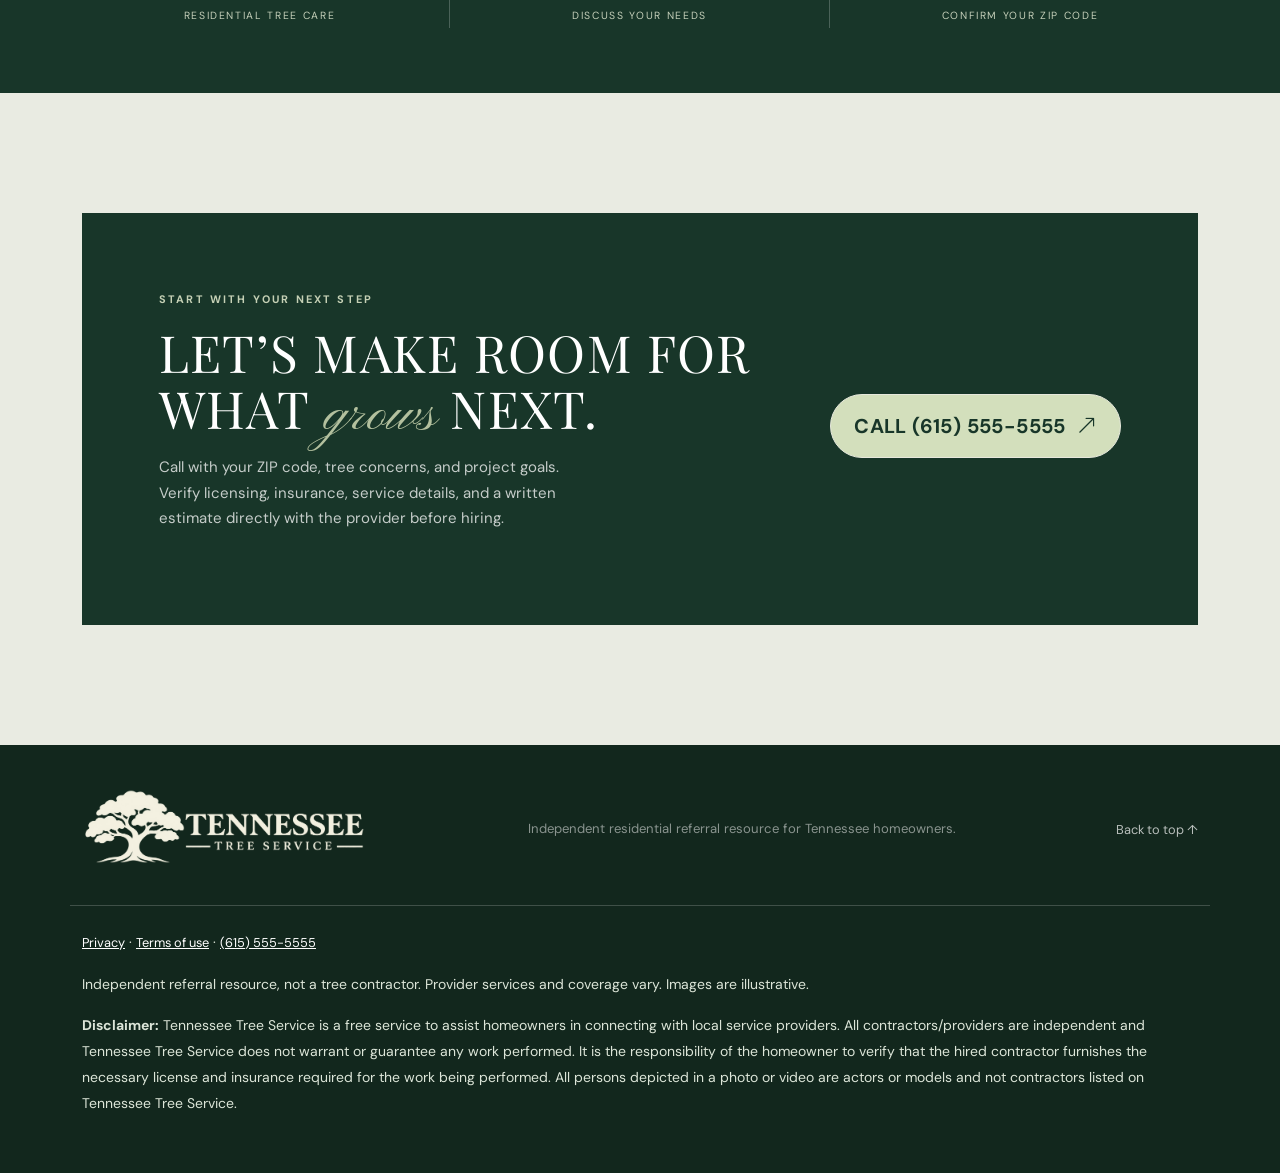
==== commit c1e96a74: "Add files via upload" ====
--- a/index.html
+++ b/index.html
@@ -11,12 +11,12 @@
   <link href="https://cdn.jsdelivr.net/npm/bootstrap@5.3.3/dist/css/bootstrap.min.css" rel="stylesheet">
   <link href="https://cdn.jsdelivr.net/npm/bootstrap-icons@1.11.3/font/bootstrap-icons.min.css" rel="stylesheet">
   
-<link rel="stylesheet" href="css/style.css">
+<link rel="stylesheet" href="css/style.css?v=tree-logo-2">
 </head>
 <body><a class="call-banner" href="tel:+16155555555"><span>CALL ABOUT YOUR HOME’S TREES</span><strong>(615) 555-5555</strong></a>
   <nav class="navbar" aria-label="Main navigation">
     <div class="container-fluid px-4 px-lg-5 d-flex align-items-center justify-content-between">
-      <a class="brand" href="#" aria-label="Tennessee Tree Service home"><span class="brand-mark"><i class="bi bi-tree"></i></span><span>Tennessee<br>Tree Service</span></a>
+      <a class="brand logo-brand" href="index.html" aria-label="Tennessee Tree Service home" style="display:inline-flex;flex:0 0 auto;width:min(260px,45vw);max-width:100%;line-height:1"><img src="assets/tennessee-tree-service-logo.png" alt="Tennessee Tree Service" width="260" height="70" style="display:block;width:100%;max-width:260px;height:auto;max-height:82px;object-fit:contain"></a>
       <div class="nav-links d-none d-md-flex align-items-center">
         <a href="#story">Our approach</a><a href="#services">Tree care</a><a href="#work">Tree care ideas</a>
       </div>
@@ -129,7 +129,7 @@
   </main>
   <footer>
     <div class="container d-flex flex-column flex-md-row justify-content-between align-items-md-center gap-3">
-      <div class="footer-brand">Tennessee Tree Service</div>
+      <a class="brand logo-brand" href="index.html" aria-label="Tennessee Tree Service home" style="display:inline-flex;flex:0 0 auto;width:min(260px,45vw);max-width:100%;line-height:1"><img src="assets/tennessee-tree-service-logo.png" alt="Tennessee Tree Service" width="260" height="70" style="display:block;width:100%;max-width:260px;height:auto;max-height:82px;object-fit:contain"></a>
       <p class="small mb-0 text-white-50">Independent residential referral resource for Tennessee homeowners.</p>
       <a href="#top" onclick="window.scrollTo({top:0,behavior:'smooth'});return false">Back to top ↑</a>
     </div>
--- a/css/style.css
+++ b/css/style.css
@@ -90,3 +90,9 @@
 @media(max-width:767px){.call-banner{min-height:76px;flex-direction:column;gap:0}.call-banner span{font-size:10px}.call-banner strong{font-size:28px}.navbar{top:76px}.navbar .brand{font-size:10px;letter-spacing:.04em;gap:7px}.navbar .nav-cta{padding:10px;font-size:11px;letter-spacing:0;white-space:nowrap}.navbar .nav-cta i{display:none}.hero-content{bottom:10%}.hero h1{font-size:clamp(2.7rem,12vw,4.7rem)}.hero-index{display:none}.hero .btn-main,.contact .btn-main{font-size:18px;padding:14px 18px}.mobile-call{display:block;position:fixed;inset:auto 0 0;z-index:1000;text-align:center;background:#d3dfbc;color:#183629;padding:13px 8px calc(13px + env(safe-area-inset-bottom));font-size:21px;font-weight:700;text-decoration:none}body{padding-bottom:65px}.stat strong{font-size:1.8rem}.policy{padding-top:200px}}
 
 @media(max-width:380px){.navbar .container-fluid{padding-left:14px!important;padding-right:14px!important}.navbar .brand{font-size:9px}.navbar .nav-cta{font-size:10px;padding:9px 7px}}
+
+/* Approved tree identity: explicit bounded sizing */
+.navbar,.navbar.scrolled{background:rgba(245,243,237,.98);color:var(--forest)}.navbar .nav-links a{color:var(--forest)}.navbar .nav-cta{background:var(--forest);color:white;border-color:var(--forest);font-weight:700;white-space:nowrap}.navbar .nav-cta:hover{background:var(--forest2)}.navbar .logo-brand{width:min(260px,45vw)!important}.logo-brand img{display:block;max-width:100%;height:auto}.navbar .container-fluid{gap:18px}.navbar .nav-links{gap:24px}footer .logo-brand{width:285px!important;max-width:100%!important}footer .logo-brand img{width:100%!important;max-width:285px!important;max-height:90px!important;filter:brightness(0) saturate(100%) invert(95%) sepia(9%) saturate(346%) hue-rotate(350deg) brightness(103%) contrast(92%)}
+@media(max-width:991px){.navbar .logo-brand{width:225px!important}.navbar .nav-links{gap:16px}.navbar .nav-links a{font-size:10px}}
+@media(max-width:767px){.navbar .logo-brand{width:185px!important;max-width:45vw!important}.navbar .container-fluid{gap:10px;padding-left:16px!important;padding-right:16px!important}.navbar .nav-cta{font-size:11px;padding:10px 9px}.navbar .logo-brand img{max-height:64px!important}footer .logo-brand{width:260px!important}}
+@media(max-width:359px){.navbar .logo-brand{width:155px!important}.navbar .nav-cta{font-size:10px;padding:9px 7px}}
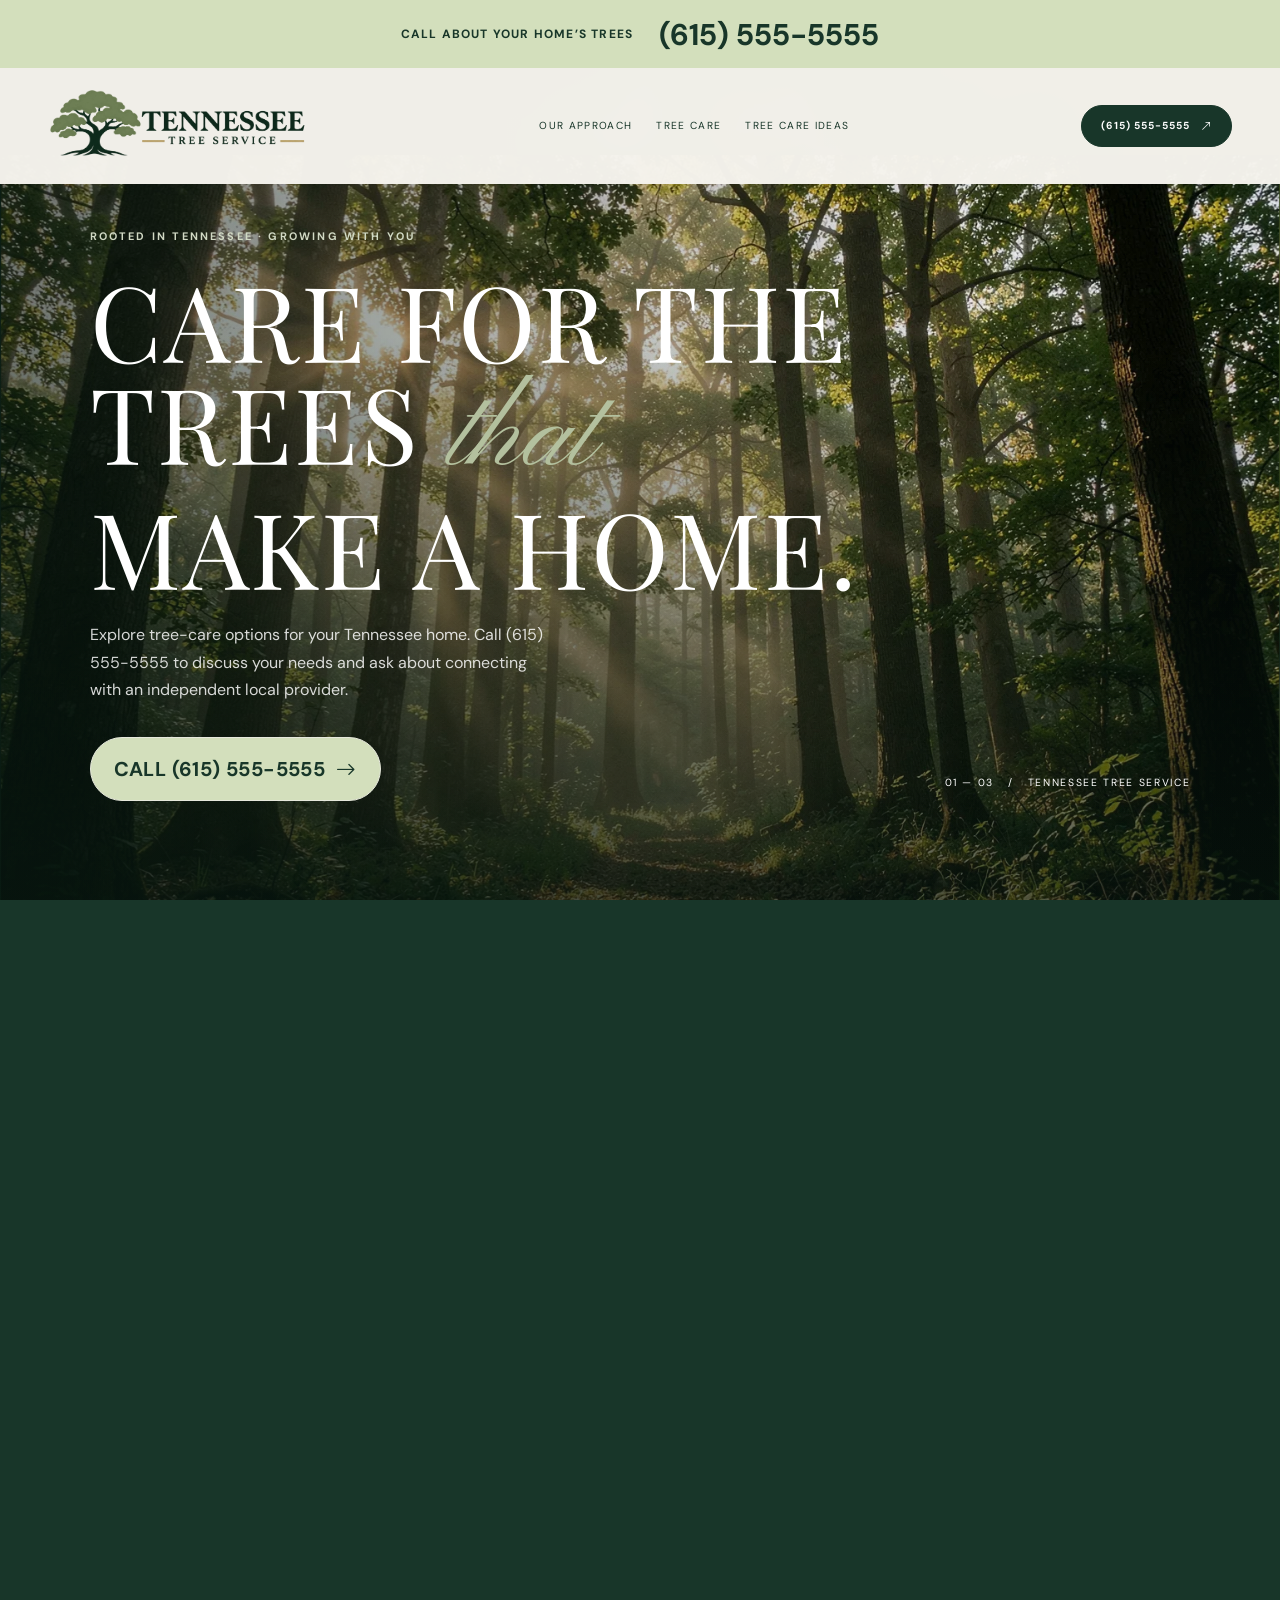
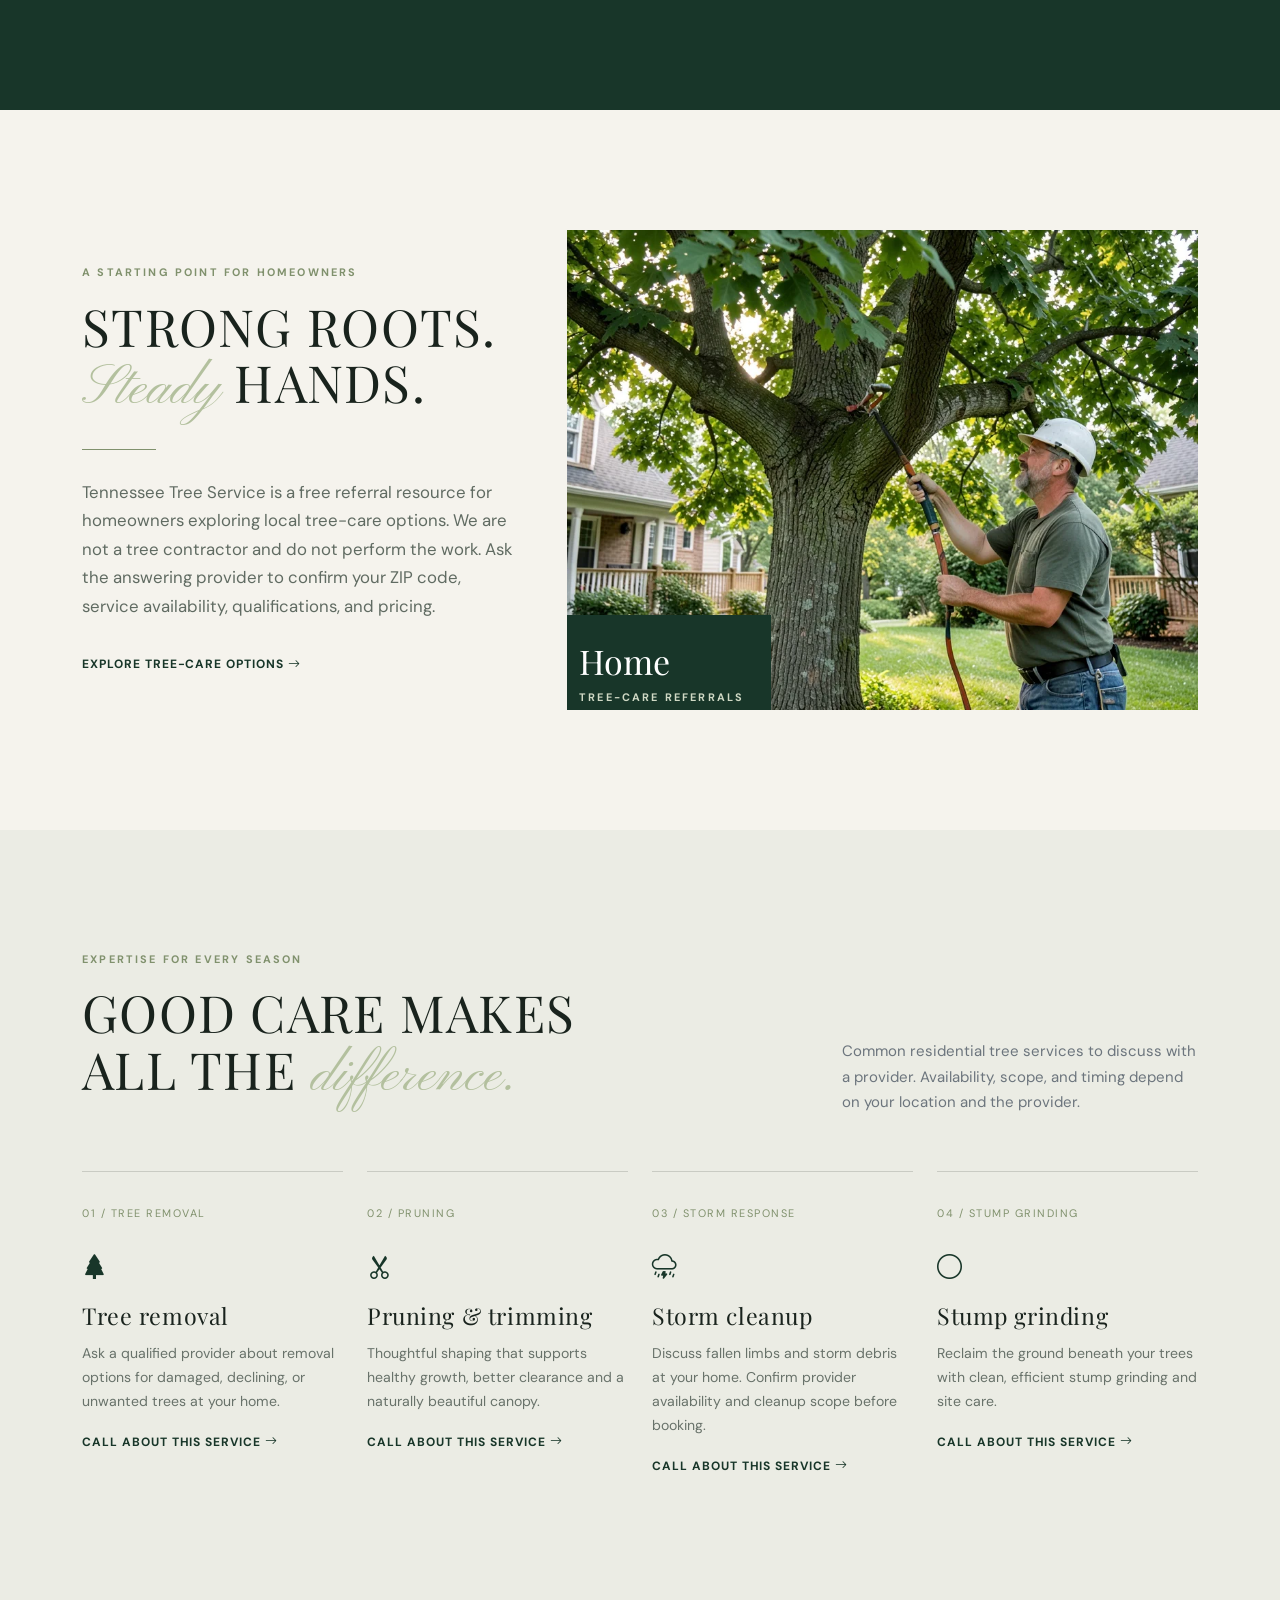
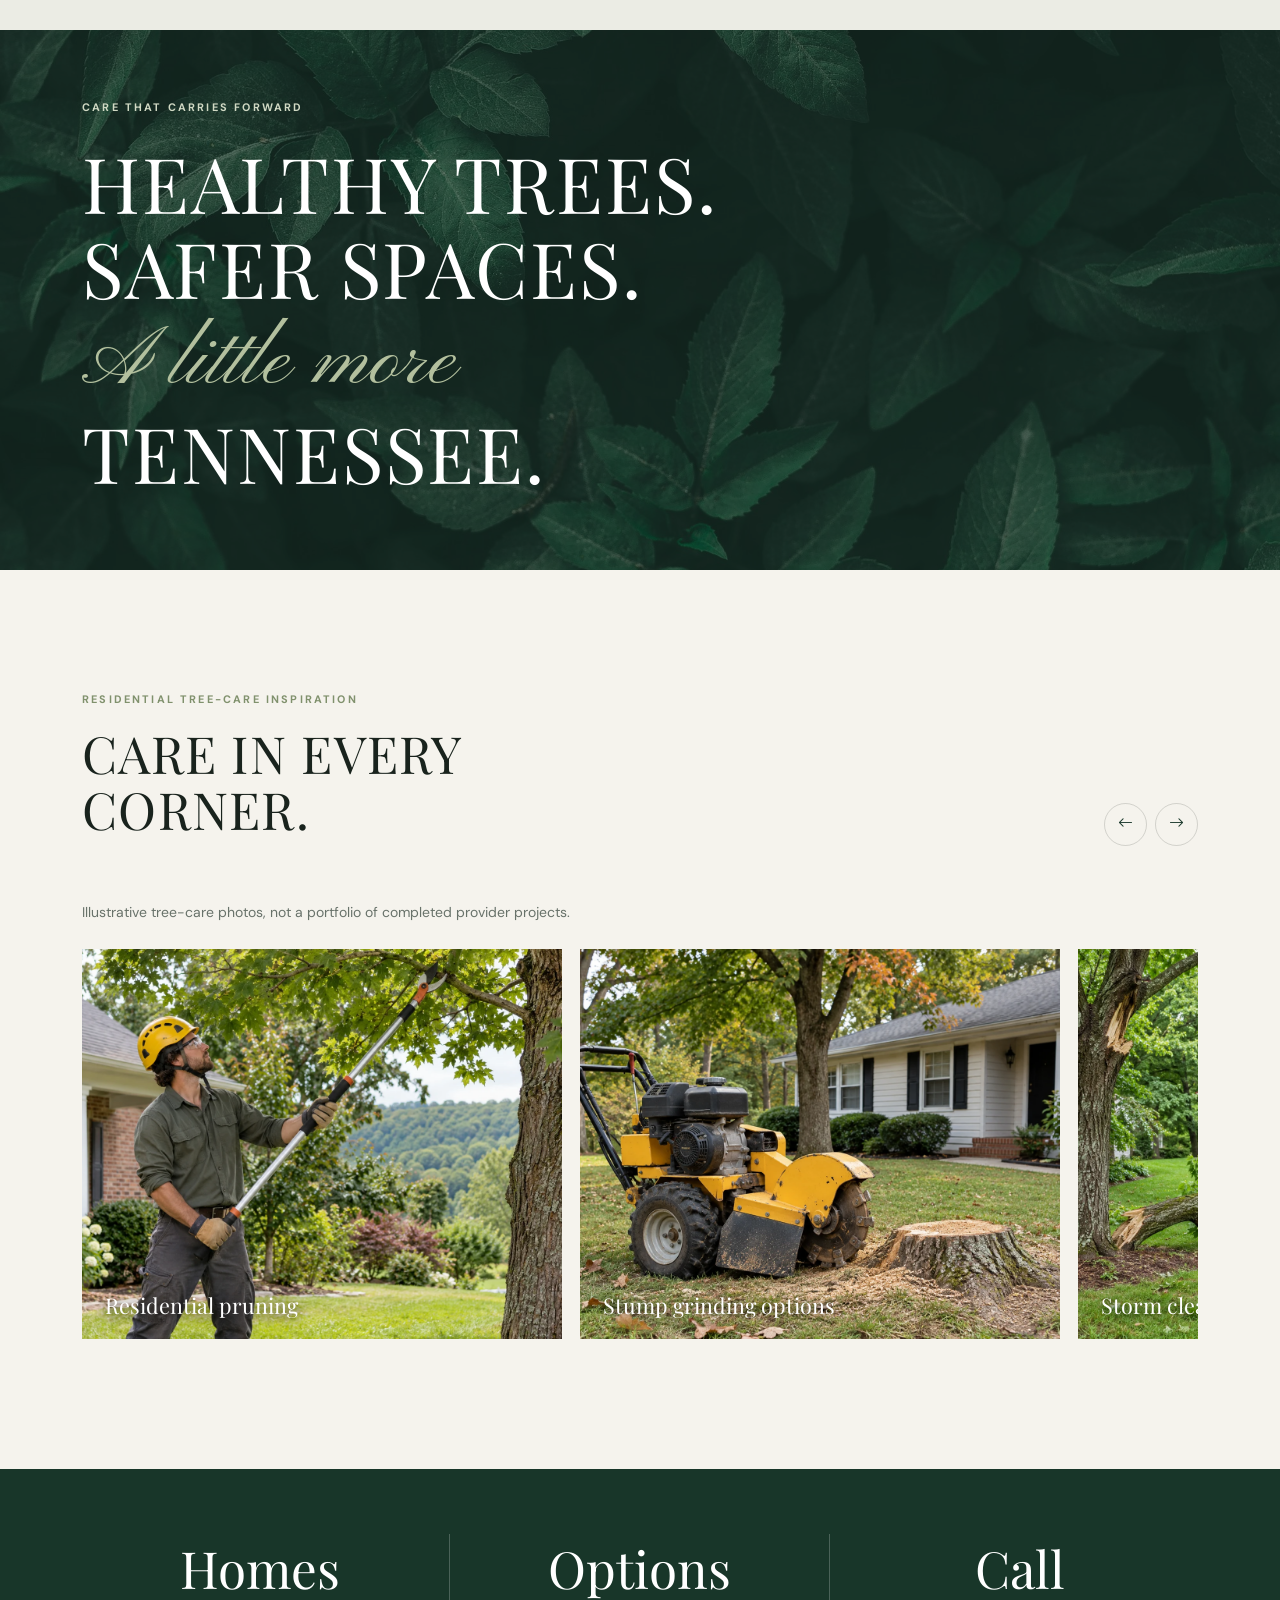
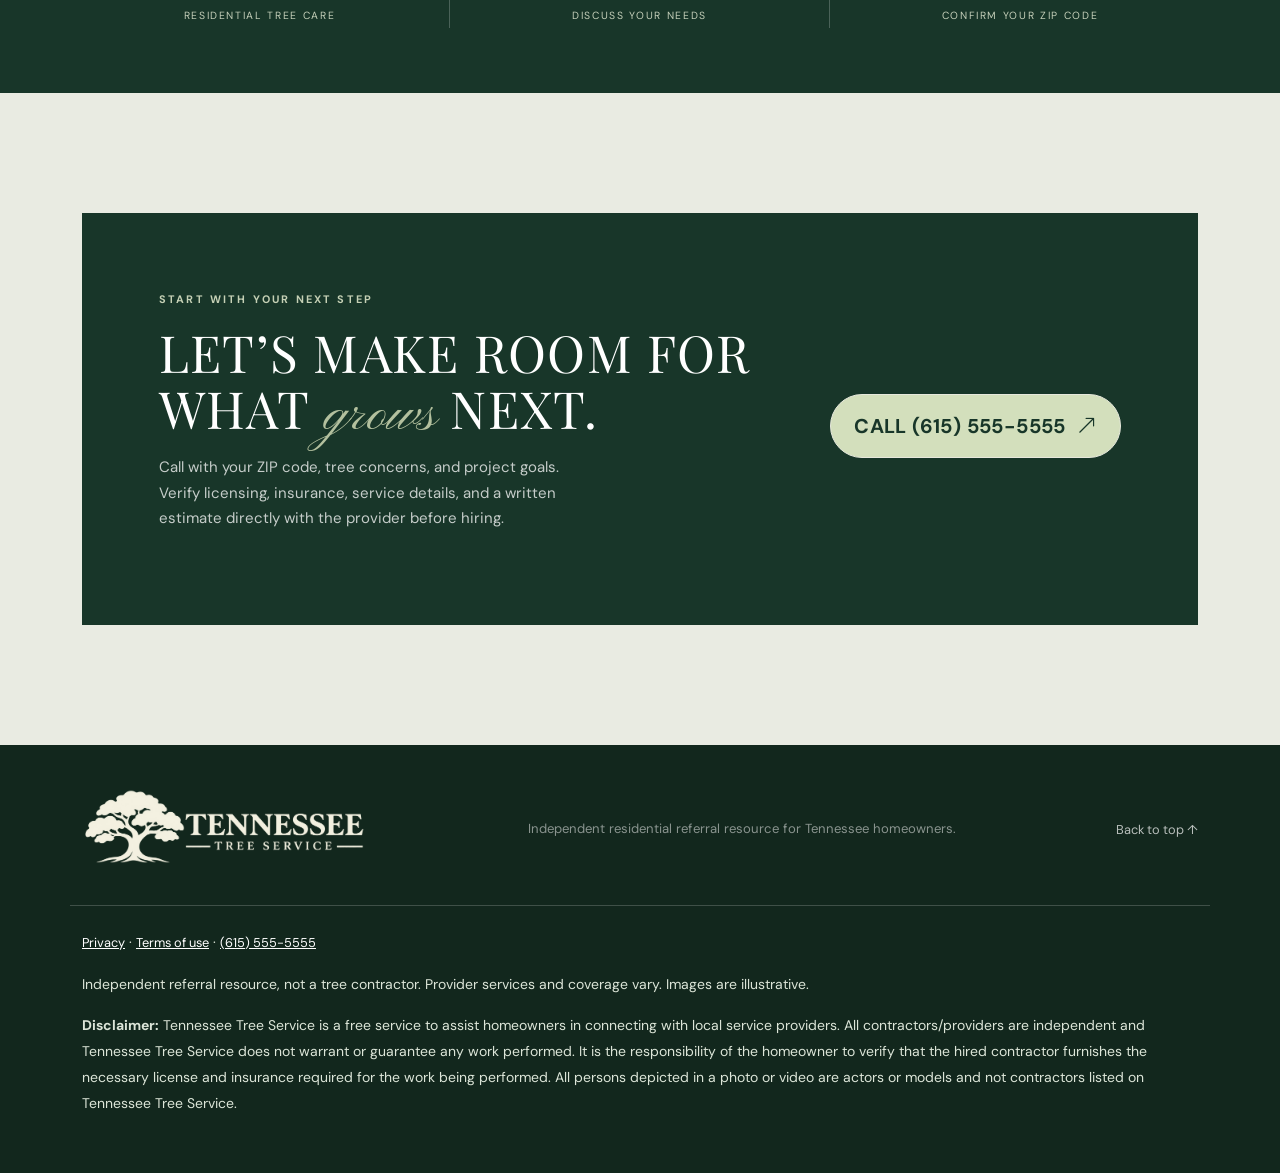
==== commit 4bd6b7ee: "Add files via upload" ====
--- a/index.html
+++ b/index.html
@@ -11,7 +11,7 @@
   <link href="https://cdn.jsdelivr.net/npm/bootstrap@5.3.3/dist/css/bootstrap.min.css" rel="stylesheet">
   <link href="https://cdn.jsdelivr.net/npm/bootstrap-icons@1.11.3/font/bootstrap-icons.min.css" rel="stylesheet">
   
-<link rel="stylesheet" href="css/style.css?v=tree-logo-2">
+<link rel="stylesheet" href="css/style.css?v=full-hero-3">
 </head>
 <body><a class="call-banner" href="tel:+16155555555"><span>CALL ABOUT YOUR HOME’S TREES</span><strong>(615) 555-5555</strong></a>
   <nav class="navbar" aria-label="Main navigation">
@@ -145,9 +145,9 @@
       function update(){
         const rect=hero.getBoundingClientRect();
         const progress=Math.max(0,Math.min(1,-rect.top/(hero.offsetHeight-innerHeight)));
-        imgs[0].style.transform=`scale(${1.02+progress*.12})`;
+        imgs[0].style.transform='none';
         imgs[1].style.opacity=String(Math.max(0,(progress-.18)*1.4));
-        imgs[1].style.transform=`scale(${1.12-progress*.1})`;
+        imgs[1].style.transform='none';
         nav.classList.toggle('scrolled',window.scrollY>30);
         ticking=false;
       }
--- a/css/style.css
+++ b/css/style.css
@@ -96,3 +96,7 @@
 @media(max-width:991px){.navbar .logo-brand{width:225px!important}.navbar .nav-links{gap:16px}.navbar .nav-links a{font-size:10px}}
 @media(max-width:767px){.navbar .logo-brand{width:185px!important;max-width:45vw!important}.navbar .container-fluid{gap:10px;padding-left:16px!important;padding-right:16px!important}.navbar .nav-cta{font-size:11px;padding:10px 9px}.navbar .logo-brand img{max-height:64px!important}footer .logo-brand{width:260px!important}}
 @media(max-width:359px){.navbar .logo-brand{width:155px!important}.navbar .nav-cta{font-size:10px;padding:9px 7px}}
+
+/* Show the full hero photo, below the fixed telephone and navigation bars. */
+.hero-sticky{background:#183629}.hero-image,.hero-image.second{inset:155px 0 0;width:100%;height:calc(100% - 155px);object-fit:contain;object-position:center center;transform:none!important}.hero-sticky:before{content:"";position:absolute;inset:0;background:linear-gradient(90deg,#10271dee,#18362980),url('../assets/trees-around-tennessee-home.webp') center/cover;filter:blur(15px);transform:scale(1.05)}
+@media(max-width:767px){.hero-image,.hero-image.second{inset:148px 0 0;height:calc(100% - 148px)}.hero-content{bottom:11%}.hero-shade{background:linear-gradient(0deg,rgba(8,23,16,.86),rgba(8,23,16,.22) 65%)}}
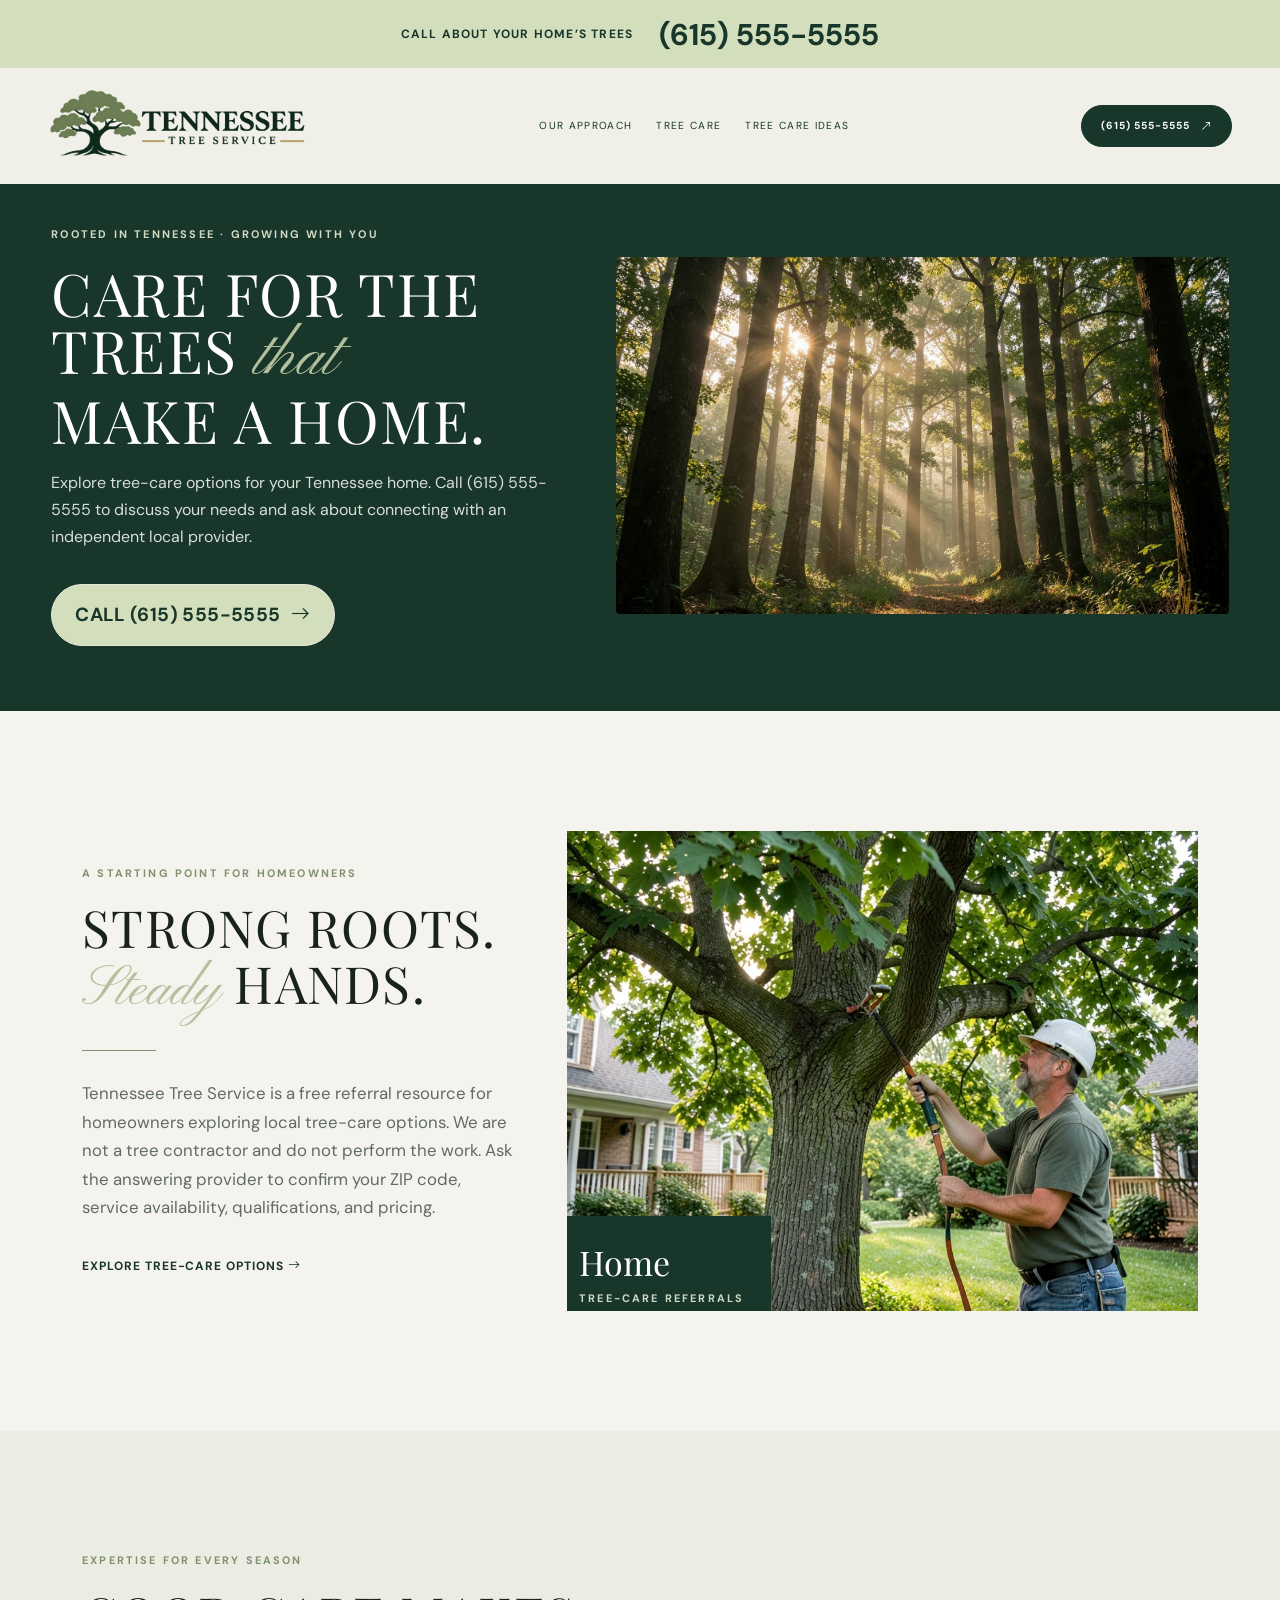
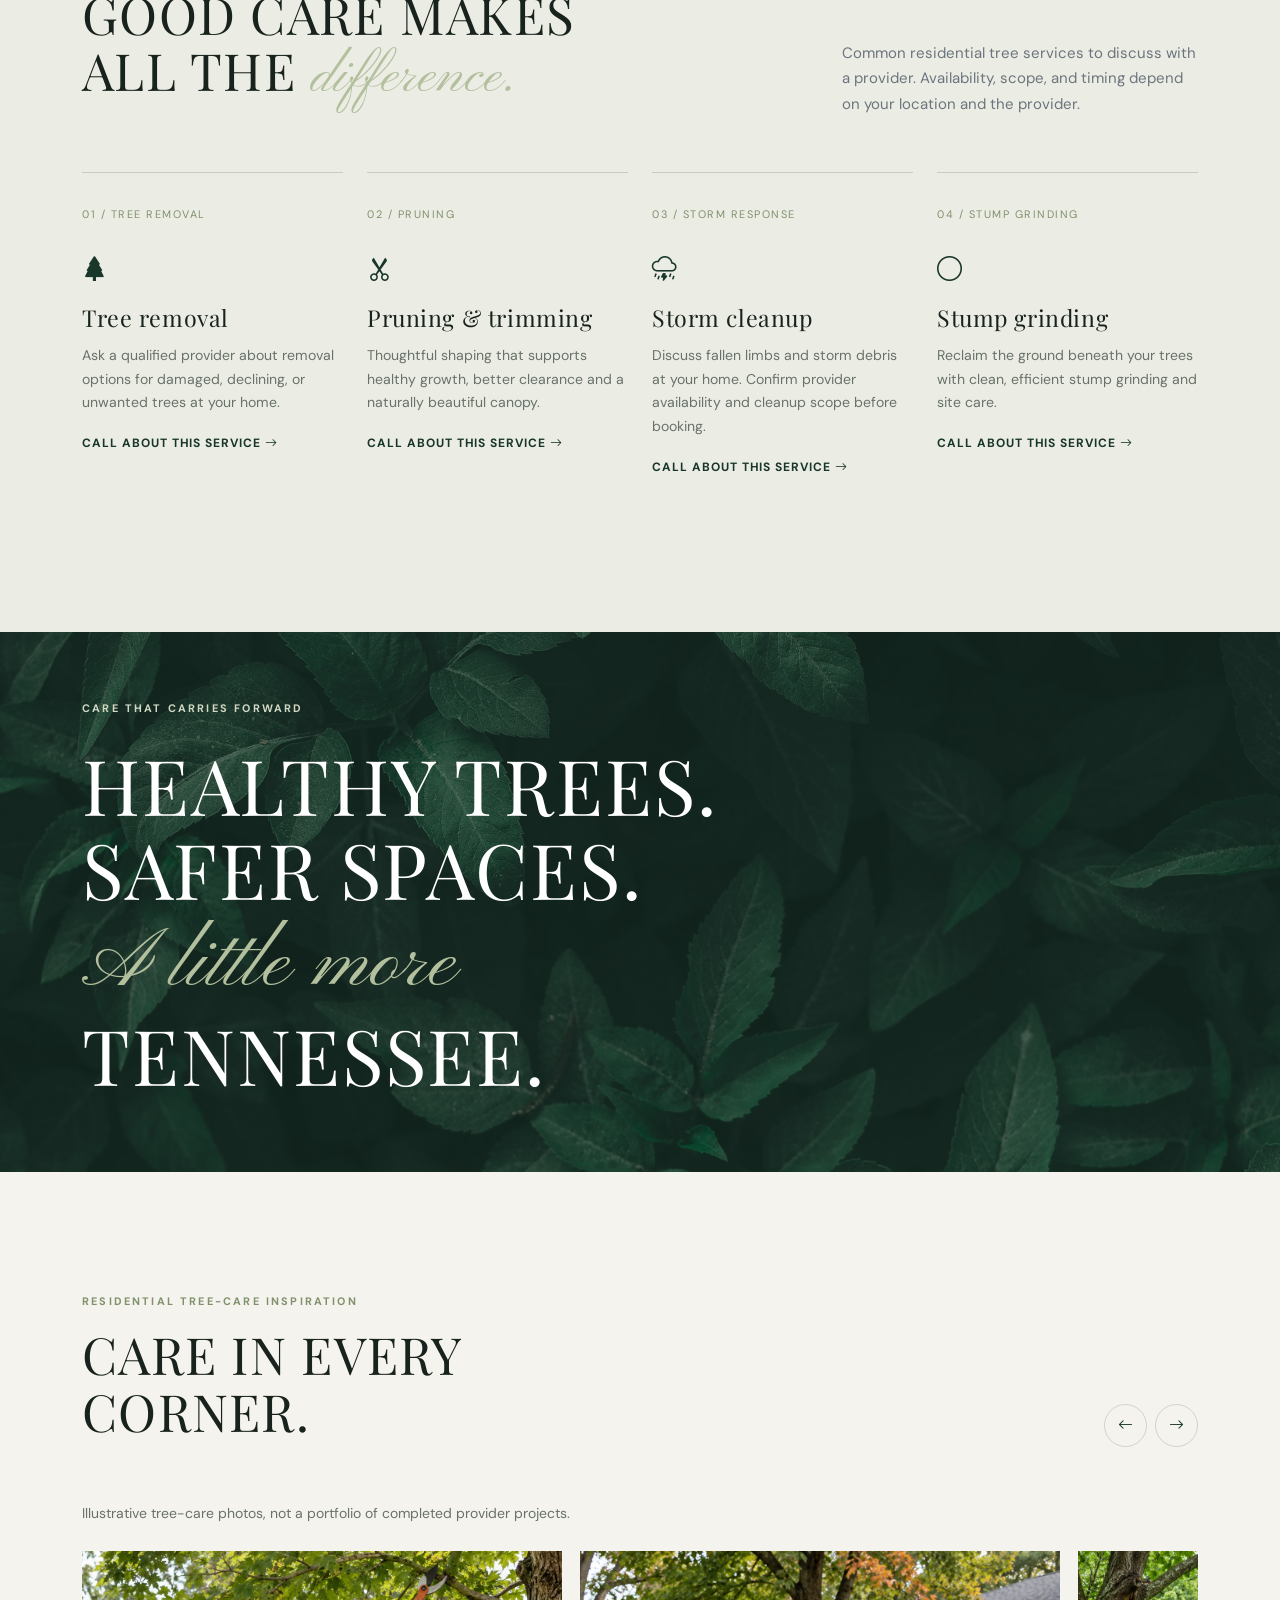
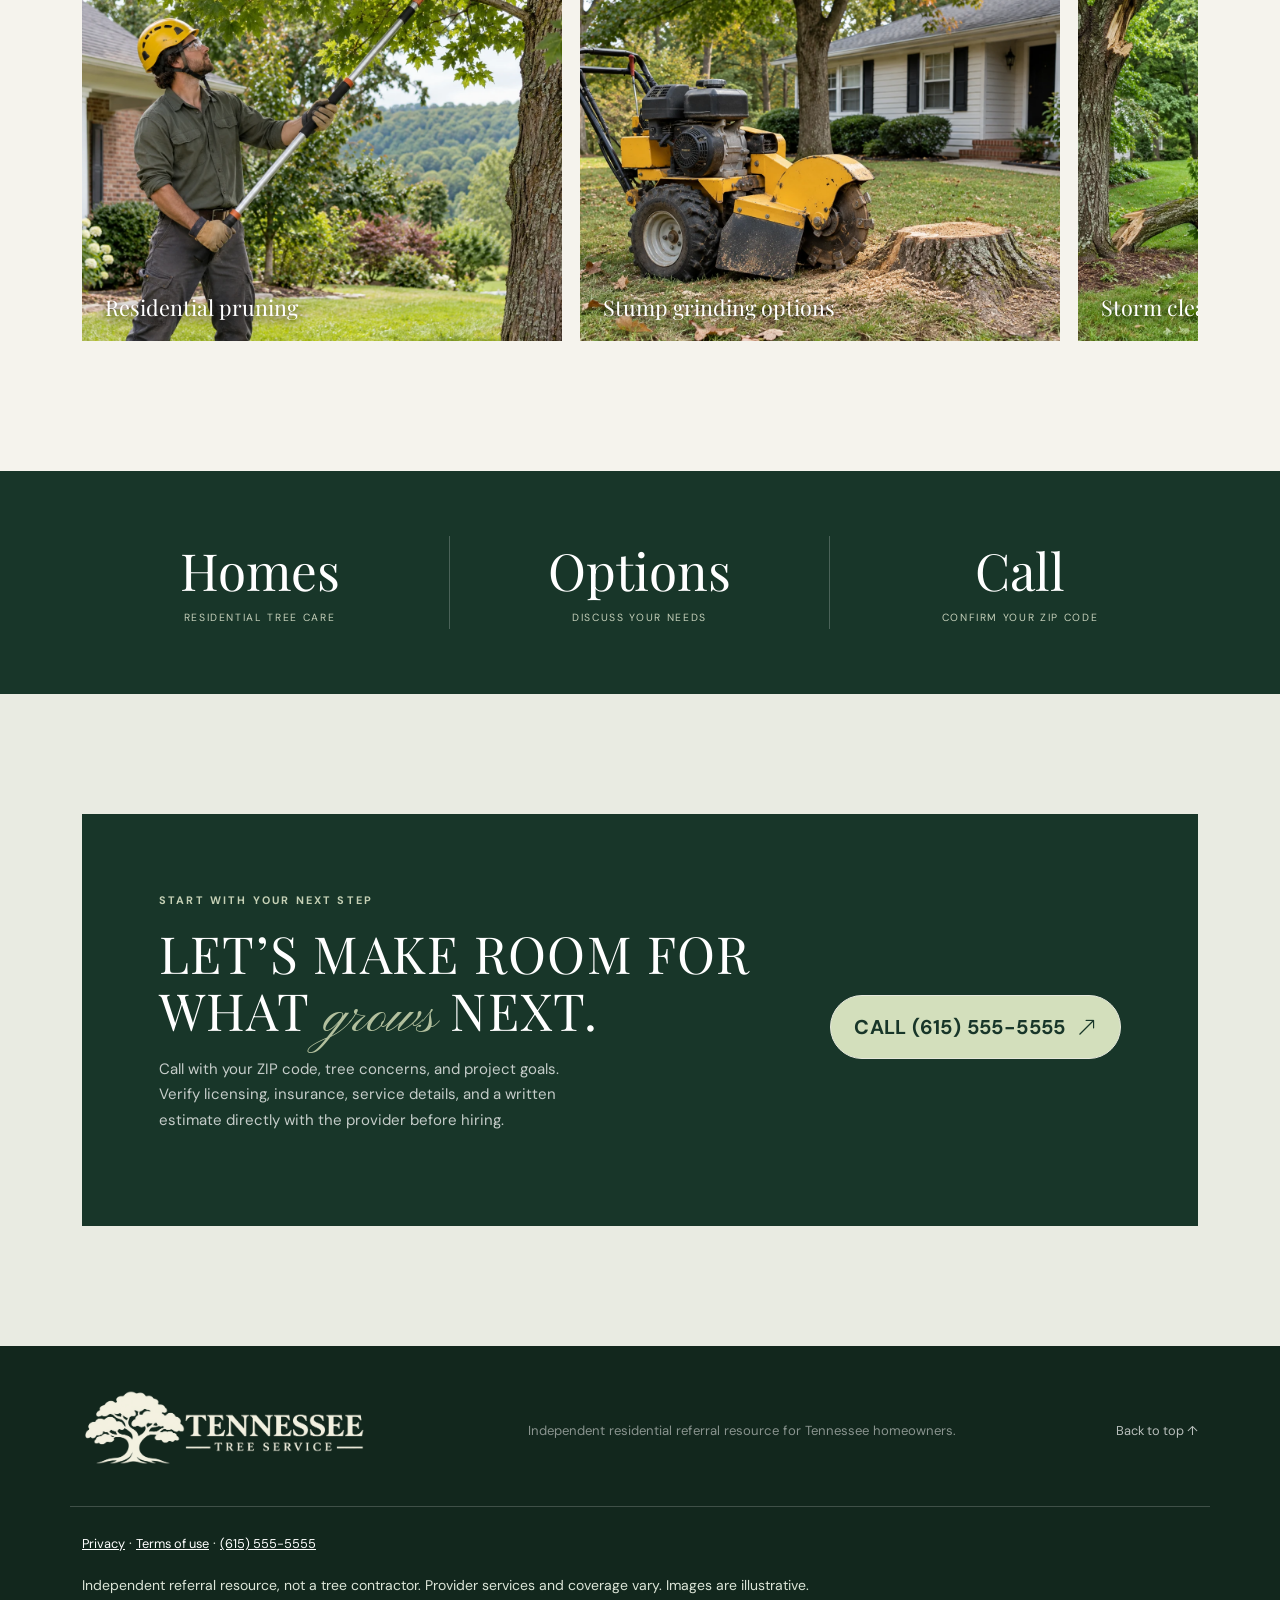
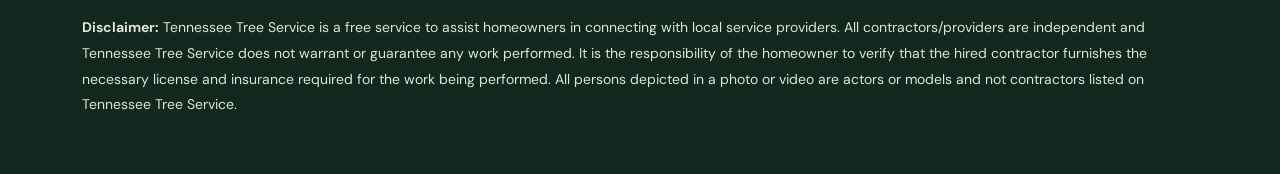
==== commit 3afcd331: "Add files via upload" ====
--- a/index.html
+++ b/index.html
@@ -11,7 +11,7 @@
   <link href="https://cdn.jsdelivr.net/npm/bootstrap@5.3.3/dist/css/bootstrap.min.css" rel="stylesheet">
   <link href="https://cdn.jsdelivr.net/npm/bootstrap-icons@1.11.3/font/bootstrap-icons.min.css" rel="stylesheet">
   
-<link rel="stylesheet" href="css/style.css?v=full-hero-3">
+<link rel="stylesheet" href="css/style.css?v=uncropped-layout-4">
 </head>
 <body><a class="call-banner" href="tel:+16155555555"><span>CALL ABOUT YOUR HOME’S TREES</span><strong>(615) 555-5555</strong></a>
   <nav class="navbar" aria-label="Main navigation">
--- a/css/style.css
+++ b/css/style.css
@@ -100,3 +100,7 @@
 /* Show the full hero photo, below the fixed telephone and navigation bars. */
 .hero-sticky{background:#183629}.hero-image,.hero-image.second{inset:155px 0 0;width:100%;height:calc(100% - 155px);object-fit:contain;object-position:center center;transform:none!important}.hero-sticky:before{content:"";position:absolute;inset:0;background:linear-gradient(90deg,#10271dee,#18362980),url('../assets/trees-around-tennessee-home.webp') center/cover;filter:blur(15px);transform:scale(1.05)}
 @media(max-width:767px){.hero-image,.hero-image.second{inset:148px 0 0;height:calc(100% - 148px)}.hero-content{bottom:11%}.hero-shade{background:linear-gradient(0deg,rgba(8,23,16,.86),rgba(8,23,16,.22) 65%)}}
+
+/* Uncropped hero: photograph and copy have separate, natural-height areas. */
+.hero{height:auto!important;padding-top:190px;background:var(--forest)}.hero-sticky{height:auto!important;position:relative!important;top:auto;overflow:visible;display:grid;grid-template-columns:1fr 1.15fr;align-items:center;gap:32px;padding:35px max(4vw,20px) 65px}.hero-sticky:before,.hero-shade,.hero-index{display:none!important}.hero-image{position:relative!important;inset:auto!important;grid-column:2;grid-row:1;width:100%!important;height:auto!important;max-height:none!important;object-fit:contain!important;transform:none!important;border-radius:4px}.hero-image.second{display:none!important}.hero-content{position:relative!important;inset:auto!important;grid-column:1;grid-row:1;max-width:100%;padding:0;color:white}.hero h1{font-size:clamp(2.5rem,4.6vw,5rem);margin:20px 0}.hero-content p{max-width:500px}.hero-content .eyebrow{font-size:11px}.hero .btn-main{font-size:19px}
+@media(max-width:767px){.hero{padding-top:165px}.hero-sticky{display:flex;flex-direction:column;padding:20px 22px 55px;gap:32px}.hero-image{order:0;flex:none}.hero-content{order:1;width:100%}.hero h1{font-size:clamp(2.7rem,11vw,4.7rem)}}
